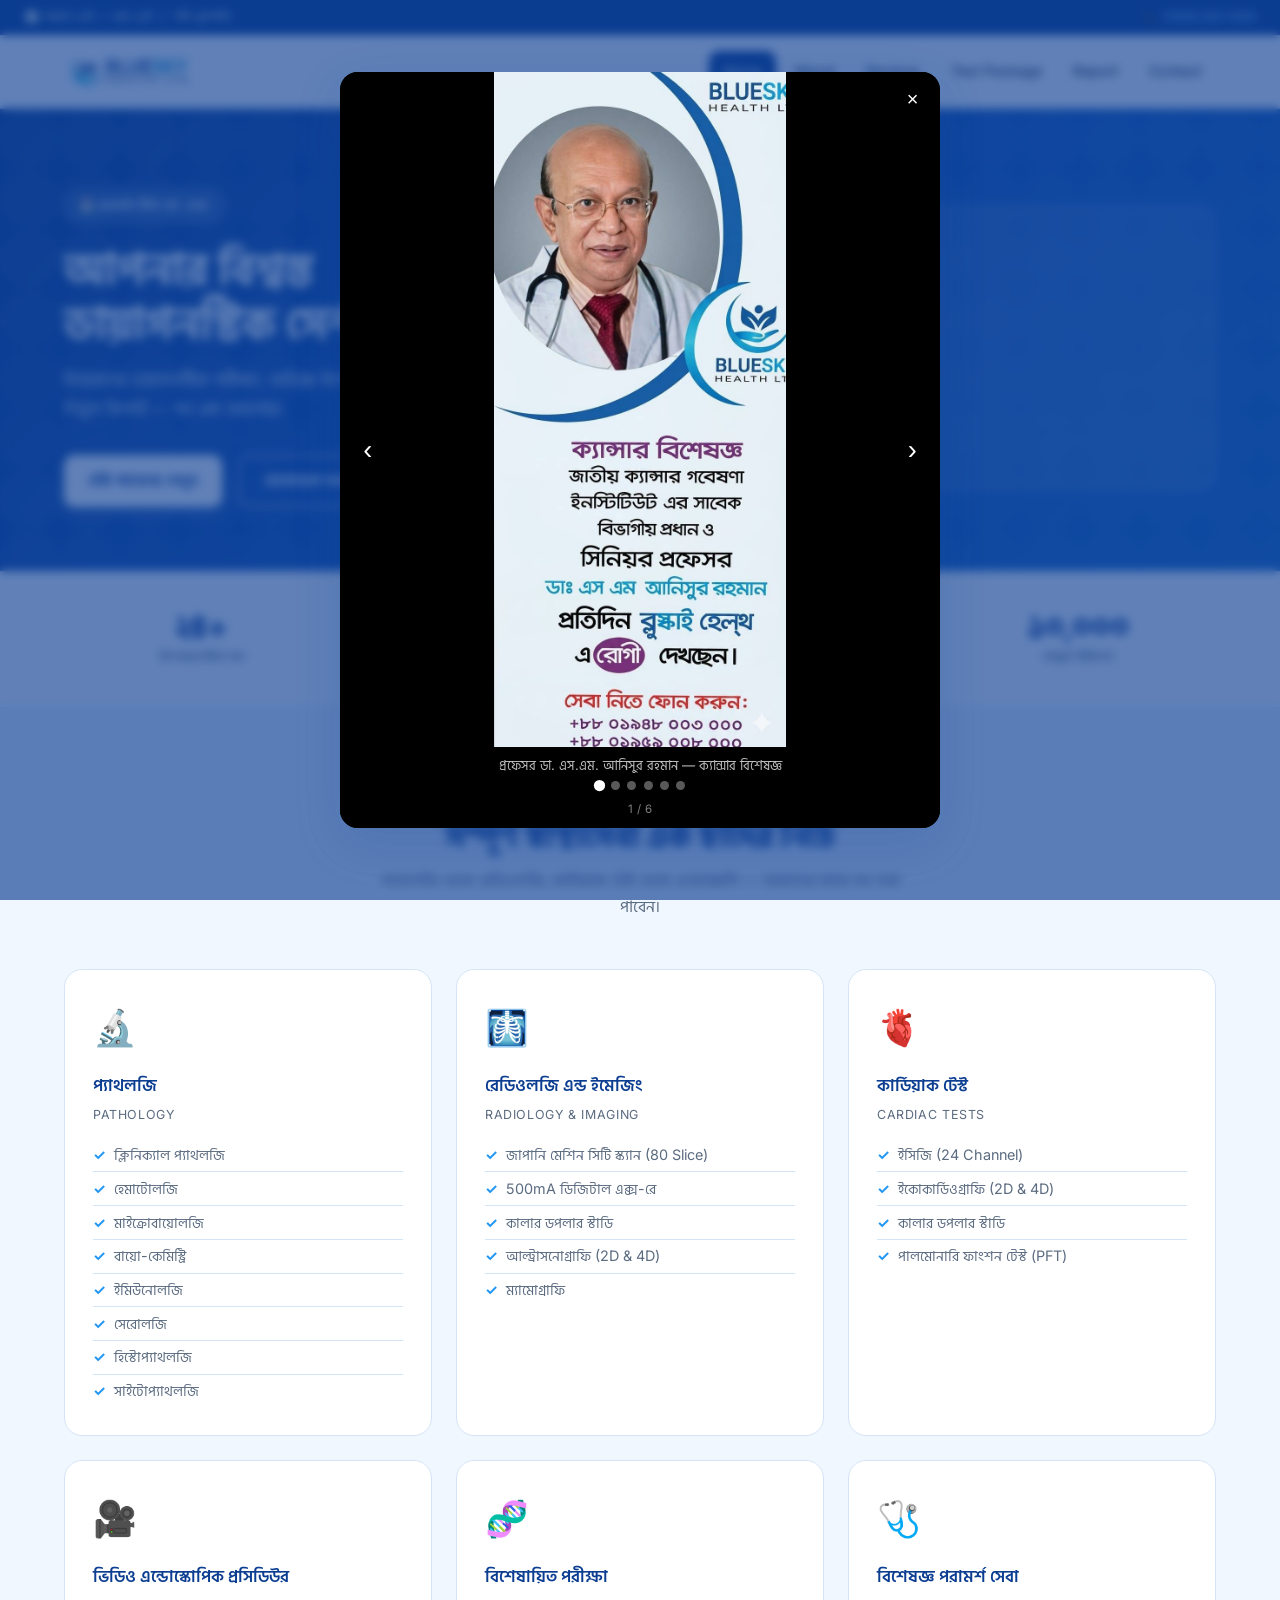
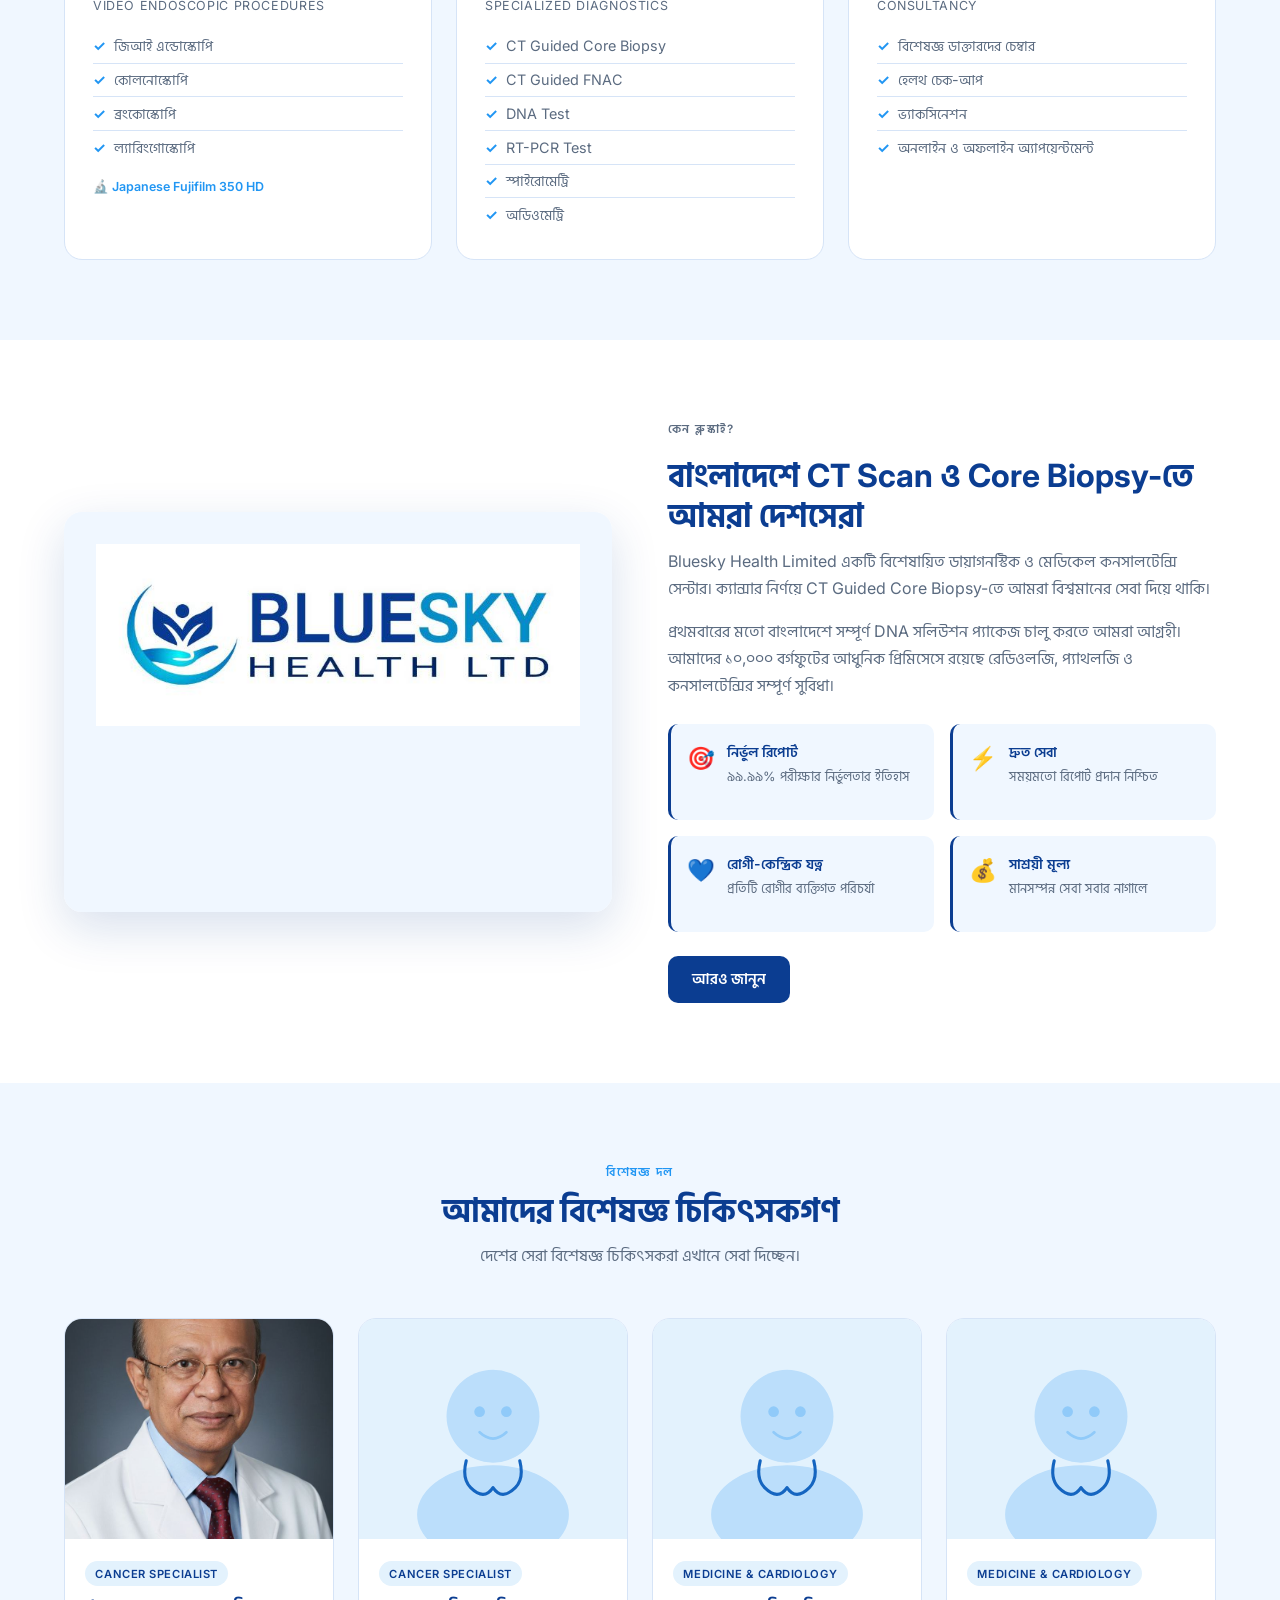
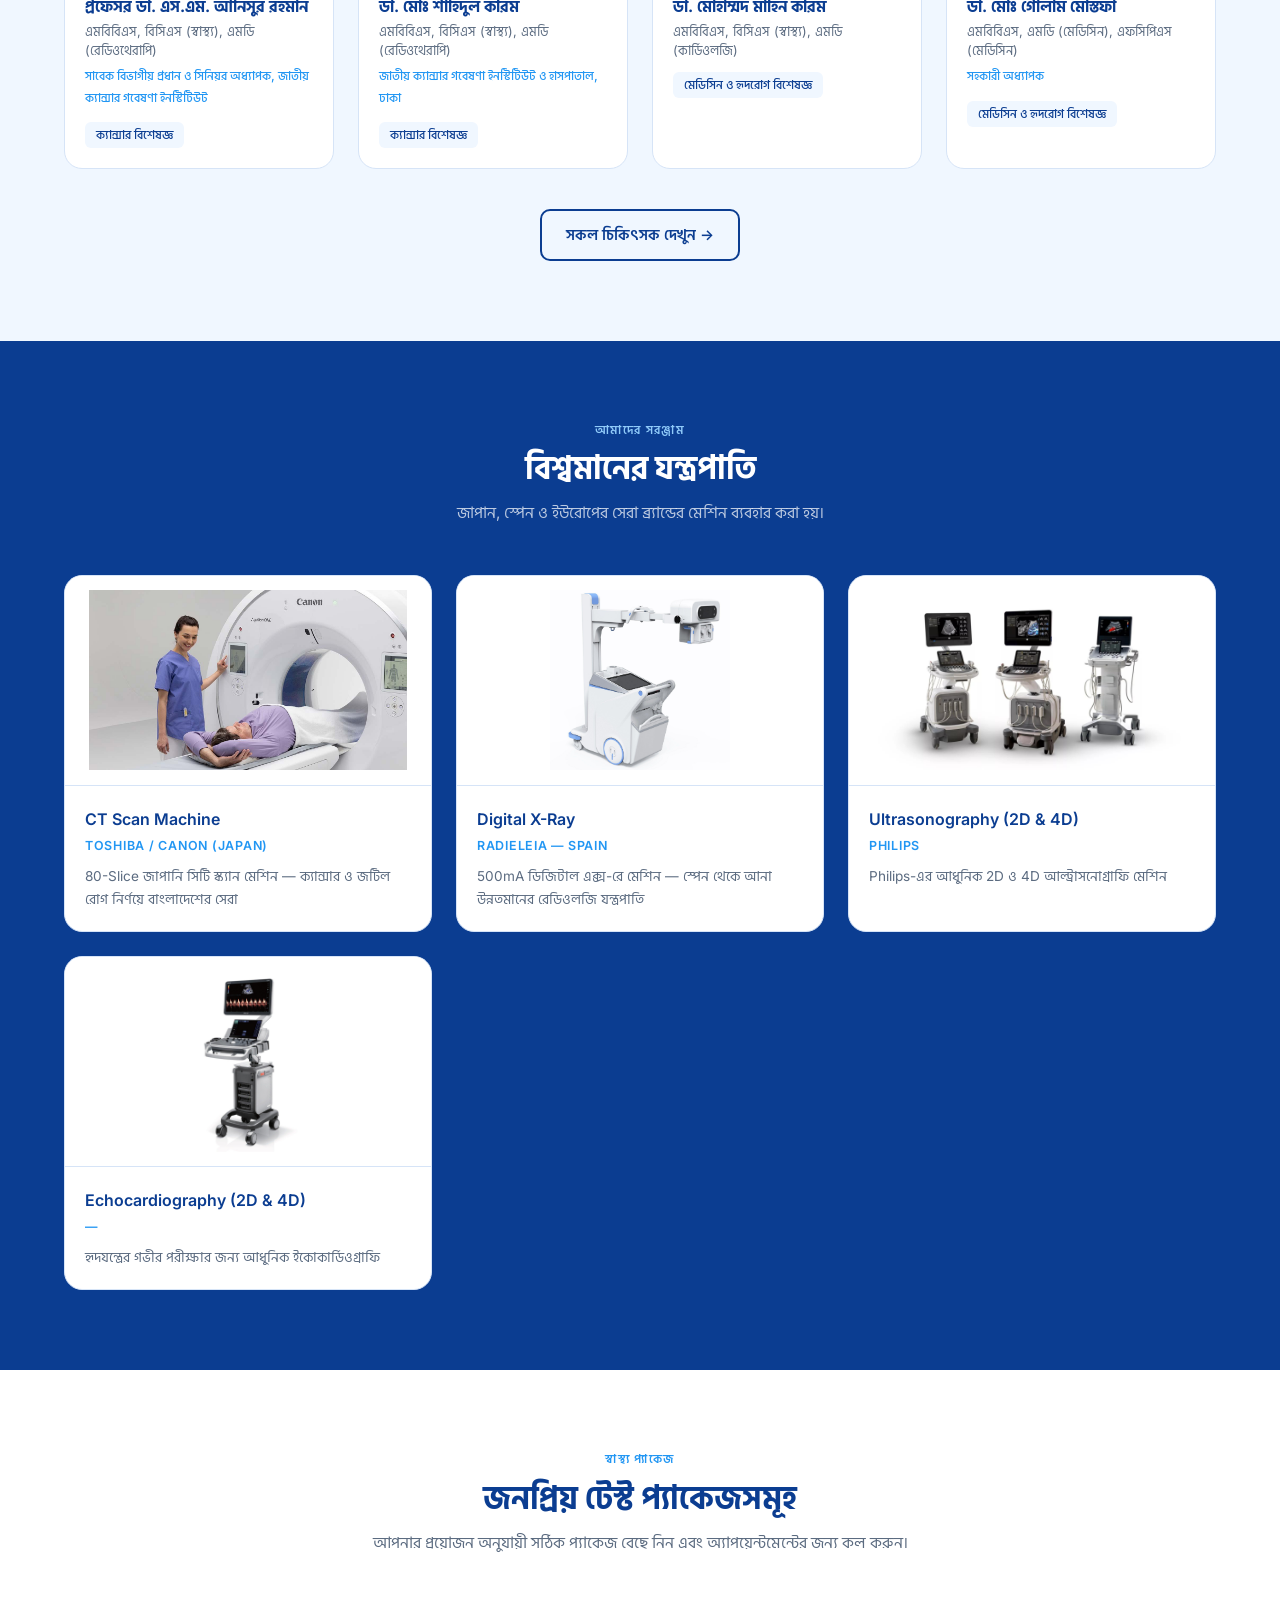
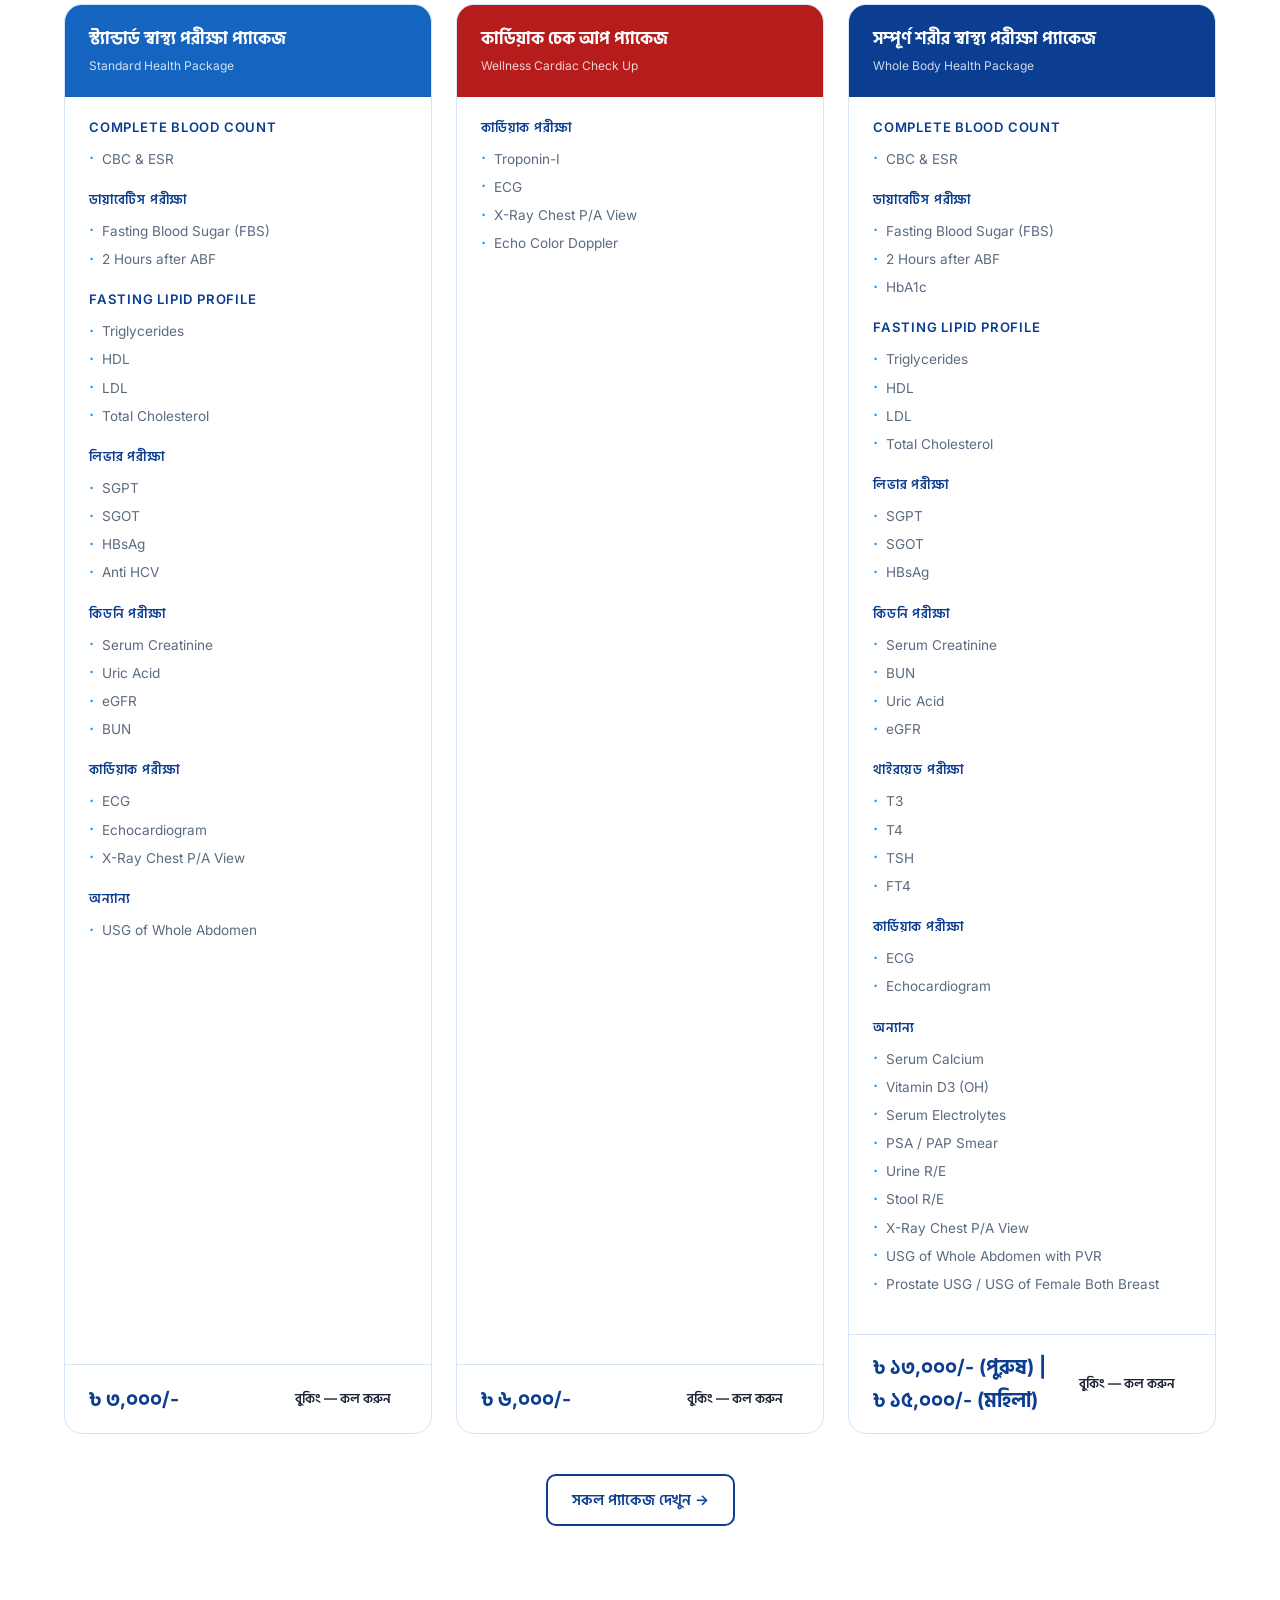
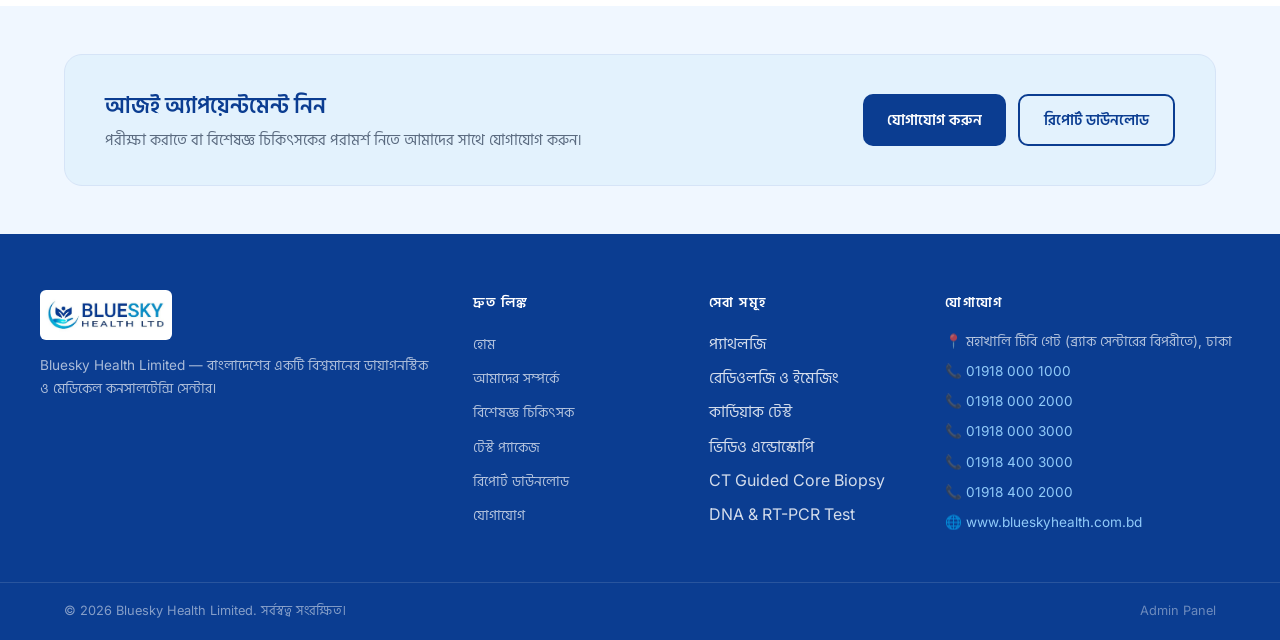
==== index.html @ d52504b7 "first commit" ====
<!DOCTYPE html>
<html lang="bn">
<head>
  <meta charset="UTF-8">
  <meta name="viewport" content="width=device-width, initial-scale=1.0">
  <meta name="description" content="Bluesky Health Limited — বাংলাদেশের বিশ্বমানের ডায়াগনস্টিক ও মেডিকেল কনসালটেন্সি সেন্টার, মহাখালি, ঢাকা।">
  <title>Bluesky Health Limited — Quality Diagnostic Center, Dhaka</title>
  <link rel="icon" href="logo.jpeg" type="image/jpeg">
  <link rel="stylesheet" href="style.css">
</head>
<body>

<!-- Header -->
<div id="site-header"></div>

<!-- ══════════ HERO ══════════ -->
<section class="hero">
  <div class="container">
    <div class="hero-grid">
      <div class="hero-left">
        <div class="hero-badge">🏥 মহাখালি টিবি গেট, ঢাকা</div>
        <h1>আপনার বিশ্বস্ত<br>ডায়াগনস্টিক সেন্টার</h1>
        <p class="hero-sub">বিশ্বমানের ডায়াগনস্টিক পরীক্ষা, অভিজ্ঞ বিশেষজ্ঞ চিকিৎসক পরামর্শ এবং নির্ভুল রিপোর্ট — সব এক জায়গায়।</p>
        <div class="hero-cta">
          <a href="tests.html" class="btn btn-primary">টেস্ট প্যাকেজ দেখুন</a>
          <a href="contact.html" class="btn btn-outline">যোগাযোগ করুন</a>
        </div>
      </div>
      <div class="hero-card" id="hero-contact-card">
        <h3>📞 অ্যাপয়েন্টমেন্টের জন্য কল করুন</h3>
        <div class="hero-phone-list" id="hero-phones"></div>
        <div style="margin-top:1rem; padding-top:1rem; border-top:1px solid rgba(255,255,255,.2); font-size:.82rem; opacity:.72;">
          🕗 সকাল ৮টা — রাত ৯টা | শনি–বৃহস্পতি
        </div>
      </div>
    </div>
  </div>
</section>

<!-- ══════════ STATS ══════════ -->
<div class="stats-bar">
  <div class="container">
    <div class="stats-grid" id="stats-grid"></div>
  </div>
</div>

<!-- ══════════ SERVICES ══════════ -->
<section class="pad bg-light" id="services-section">
  <div class="container">
    <div class="section-header">
      <p class="section-label">আমাদের বিভাগসমূহ</p>
      <h2 class="section-title">সম্পূর্ণ স্বাস্থ্যসেবা এক ছাদের নিচে</h2>
      <p class="section-subtitle">প্যাথলজি থেকে রেডিওলজি, কার্ডিয়াক টেস্ট থেকে এন্ডোস্কোপি — আমাদের কাছে সব সেবা পাবেন।</p>
    </div>
    <div class="services-grid" id="services-grid"></div>
  </div>
</section>

<!-- ══════════ WHY BLUESKY ══════════ -->
<section class="pad bg-white">
  <div class="container">
    <div class="about-grid">
      <div class="about-img-wrap">
        <img src="logo.jpeg" alt="Bluesky Health Limited" style="width:100%;height:400px;object-fit:contain;padding:2rem;background:var(--pale-blue);">
      </div>
      <div class="about-text">
        <p class="section-label">কেন ব্লুস্কাই?</p>
        <h2 class="section-title">বাংলাদেশে CT Scan ও Core Biopsy-তে আমরা দেশসেরা</h2>
        <p>Bluesky Health Limited একটি বিশেষায়িত ডায়াগনস্টিক ও মেডিকেল কনসালটেন্সি সেন্টার। ক্যান্সার নির্ণয়ে CT Guided Core Biopsy-তে আমরা বিশ্বমানের সেবা দিয়ে থাকি।</p>
        <p>প্রথমবারের মতো বাংলাদেশে সম্পূর্ণ DNA সলিউশন প্যাকেজ চালু করতে আমরা আগ্রহী। আমাদের ১০,০০০ বর্গফুটের আধুনিক প্রিমিসেসে রয়েছে রেডিওলজি, প্যাথলজি ও কনসালটেন্সির সম্পূর্ণ সুবিধা।</p>
        <div class="about-values">
          <div class="value-item">
            <span class="value-icon">🎯</span>
            <div>
              <h4>নির্ভুল রিপোর্ট</h4>
              <p>৯৯.৯৯% পরীক্ষার নির্ভুলতার ইতিহাস</p>
            </div>
          </div>
          <div class="value-item">
            <span class="value-icon">⚡</span>
            <div>
              <h4>দ্রুত সেবা</h4>
              <p>সময়মতো রিপোর্ট প্রদান নিশ্চিত</p>
            </div>
          </div>
          <div class="value-item">
            <span class="value-icon">💙</span>
            <div>
              <h4>রোগী-কেন্দ্রিক যত্ন</h4>
              <p>প্রতিটি রোগীর ব্যক্তিগত পরিচর্যা</p>
            </div>
          </div>
          <div class="value-item">
            <span class="value-icon">💰</span>
            <div>
              <h4>সাশ্রয়ী মূল্য</h4>
              <p>মানসম্পন্ন সেবা সবার নাগালে</p>
            </div>
          </div>
        </div>
        <div style="margin-top:1.5rem;">
          <a href="about.html" class="btn btn-blue">আরও জানুন</a>
        </div>
      </div>
    </div>
  </div>
</section>

<!-- ══════════ FEATURED DOCTORS ══════════ -->
<section class="pad bg-light">
  <div class="container">
    <div class="section-header">
      <p class="section-label">বিশেষজ্ঞ দল</p>
      <h2 class="section-title">আমাদের বিশেষজ্ঞ চিকিৎসকগণ</h2>
      <p class="section-subtitle">দেশের সেরা বিশেষজ্ঞ চিকিৎসকরা এখানে সেবা দিচ্ছেন।</p>
    </div>
    <div class="doctors-grid" id="featured-doctors"></div>
    <div style="text-align:center; margin-top:2.5rem;">
      <a href="doctors.html" class="btn btn-ghost">সকল চিকিৎসক দেখুন →</a>
    </div>
  </div>
</section>

<!-- ══════════ EQUIPMENT HIGHLIGHT ══════════ -->
<section class="pad bg-navy">
  <div class="container">
    <div class="section-header">
      <p class="section-label">আমাদের সরঞ্জাম</p>
      <h2 class="section-title">বিশ্বমানের যন্ত্রপাতি</h2>
      <p class="section-subtitle">জাপান, স্পেন ও ইউরোপের সেরা ব্র্যান্ডের মেশিন ব্যবহার করা হয়।</p>
    </div>
    <div class="equipment-grid" id="equip-grid-home"></div>
  </div>
</section>

<!-- ══════════ HEALTH PACKAGES PREVIEW ══════════ -->
<section class="pad bg-white">
  <div class="container">
    <div class="section-header">
      <p class="section-label">স্বাস্থ্য প্যাকেজ</p>
      <h2 class="section-title">জনপ্রিয় টেস্ট প্যাকেজসমূহ</h2>
      <p class="section-subtitle">আপনার প্রয়োজন অনুযায়ী সঠিক প্যাকেজ বেছে নিন এবং অ্যাপয়েন্টমেন্টের জন্য কল করুন।</p>
    </div>
    <div class="packages-grid" id="pkg-grid-home"></div>
    <div style="text-align:center; margin-top:2.5rem;">
      <a href="tests.html" class="btn btn-ghost">সকল প্যাকেজ দেখুন →</a>
    </div>
  </div>
</section>

<!-- ══════════ CALL TO ACTION ══════════ -->
<section class="pad-sm bg-light">
  <div class="container">
    <div class="callout-strip">
      <div>
        <h3>আজই অ্যাপয়েন্টমেন্ট নিন</h3>
        <p>পরীক্ষা করাতে বা বিশেষজ্ঞ চিকিৎসকের পরামর্শ নিতে আমাদের সাথে যোগাযোগ করুন।</p>
      </div>
      <div style="display:flex; gap:.75rem; flex-wrap:wrap;">
        <a href="contact.html" class="btn btn-blue">যোগাযোগ করুন</a>
        <a href="report.html" class="btn btn-ghost">রিপোর্ট ডাউনলোড</a>
      </div>
    </div>
  </div>
</section>

<!-- Footer -->
<div id="site-footer"></div>

<script>try{if(localStorage.getItem('bsky_data_version')!=='2'){['banners','contact','doctors','packages','services','equipment','stats'].forEach(k=>localStorage.removeItem('bsky_'+k));localStorage.setItem('bsky_data_version','2');}}catch(_){}</script>
<script src="data.js"></script>
<script src="components.js"></script>
<script>
document.addEventListener("DOMContentLoaded", () => {
  const data = getSiteData();

  // Header & Footer
  renderHeader("home");
  renderFooter();
  initBannerPopup();

  // Hero phones
  const phonesEl = document.getElementById("hero-phones");
  if (phonesEl) {
    phonesEl.innerHTML = data.contact.phones.slice(0,3).map(p =>
      `<div class="hero-phone"><span>📞</span> <a href="tel:${p.replace(/[^\d]/g,'')}" style="color:#fff;font-weight:600;">${p}</a></div>`
    ).join("");
  }

  // Stats
  const statsEl = document.getElementById("stats-grid");
  if (statsEl) {
    statsEl.innerHTML = data.stats.map(s =>
      `<div class="stat-item" data-reveal>
        <div class="stat-value">${s.value}</div>
        <div class="stat-label">${s.label}</div>
      </div>`
    ).join("");
  }

  // Services (first 6)
  const svcEl = document.getElementById("services-grid");
  if (svcEl) {
    svcEl.innerHTML = data.services.slice(0, 6).map(s =>
      `<div class="service-card" data-reveal>
        <div class="service-icon">${s.icon}</div>
        <h3>${s.titleBn}</h3>
        <p class="svc-en">${s.titleEn}</p>
        <ul>${s.items.map(i => `<li>${i}</li>`).join("")}</ul>
        ${s.note ? `<p class="svc-note">🔬 ${s.note}</p>` : ""}
      </div>`
    ).join("");
  }

  // Featured doctors (first 4)
  const docEl = document.getElementById("featured-doctors");
  if (docEl) {
    docEl.innerHTML = data.doctors.slice(0, 4).map(doctorCard).join("");
  }

  // Equipment (first 4 for homepage)
  const eqEl = document.getElementById("equip-grid-home");
  if (eqEl) {
    eqEl.innerHTML = data.equipment.slice(0, 4).map(eq =>
      `<div class="equip-card" data-reveal>
        <div class="equip-img-wrap">
          <img src="${eq.image}" alt="${eq.name}"
               onerror="this.style.display='none';this.nextElementSibling.style.display='flex'"
               loading="lazy">
          <div class="equip-placeholder" style="display:none;align-items:center;justify-content:center;width:100%;height:100%;">🔬</div>
        </div>
        <div class="equip-info">
          <h3>${eq.name}</h3>
          <div class="equip-brand">${eq.brand}</div>
          <p>${eq.detail}</p>
        </div>
      </div>`
    ).join("");
  }

  // Featured packages (first 3: Standard, Cardiac, Whole Body)
  const pkgEl = document.getElementById("pkg-grid-home");
  if (pkgEl) {
    const featured = data.packages.filter(p => ["pkg1","pkg4","pkg10"].includes(p.id));
    pkgEl.innerHTML = featured.map(packageCard).join("");
  }

  // Scroll reveal
  const observer = new IntersectionObserver(entries => {
    entries.forEach(e => { if (e.isIntersecting) { e.target.classList.add("revealed"); observer.unobserve(e.target); } });
  }, { threshold: 0.1 });
  document.querySelectorAll("[data-reveal]").forEach(el => observer.observe(el));
});
</script>
</body>
</html>
---- style.css ----
/* ═══════════════════════════════════════════════════════
   BLUESKY HEALTH LTD — Global Design System
   Theme: Deep Blue & White | Minimalistic & Professional
═══════════════════════════════════════════════════════ */

@import url('https://fonts.googleapis.com/css2?family=Inter:wght@300;400;500;600;700&family=Hind+Siliguri:wght@300;400;500;600;700&display=swap');

/* ─── CSS Variables ─── */
:root {
  --navy:        #0B3D91;
  --royal:       #1251B5;
  --blue:        #1565C0;
  --sky:         #2196F3;
  --light-blue:  #E3F2FD;
  --pale-blue:   #F0F7FF;
  --white:       #FFFFFF;
  --off-white:   #F8FAFD;
  --text:        #1A2332;
  --text-muted:  #5B6B80;
  --border:      #D6E4F7;
  --success:     #2E7D32;
  --shadow-sm:   0 2px 8px rgba(11,61,145,.08);
  --shadow-md:   0 6px 24px rgba(11,61,145,.12);
  --shadow-lg:   0 16px 48px rgba(11,61,145,.16);
  --radius:      10px;
  --radius-lg:   18px;
  --transition:  .22s ease;
  --header-h:    72px;
}

/* ─── Reset & Base ─── */
*, *::before, *::after { margin:0; padding:0; box-sizing:border-box; }

html { scroll-behavior: smooth; font-size: 16px; }

body {
  font-family: 'Inter', 'Hind Siliguri', sans-serif;
  background: var(--off-white);
  color: var(--text);
  line-height: 1.65;
  min-height: 100vh;
  display: flex;
  flex-direction: column;
  overflow-x: hidden;
}

a { color: inherit; text-decoration: none; transition: color var(--transition); }
a:hover { color: var(--sky); }
img { max-width: 100%; height: auto; display: block; }
ul { list-style: none; }
address { font-style: normal; }

/* ─── Typography ─── */
h1 { font-size: clamp(1.8rem, 4vw, 2.8rem); font-weight: 700; line-height:1.2; }
h2 { font-size: clamp(1.4rem, 3vw, 2rem);   font-weight: 700; line-height:1.25; }
h3 { font-size: clamp(1.1rem, 2.5vw, 1.4rem); font-weight: 600; }
h4 { font-size: 1.05rem; font-weight: 600; }
h5 { font-size: .9rem;   font-weight: 600; color: var(--navy); }
p  { line-height: 1.7; }

.section-label { text-transform:uppercase; letter-spacing:.12em; font-size:.72rem; font-weight:600; color:var(--sky); margin-bottom:.5rem; }
.section-title { color: var(--navy); margin-bottom:.75rem; }
.section-subtitle { color: var(--text-muted); font-size:.98rem; max-width:560px; }
.section-header { text-align:center; margin-bottom:3rem; }
.section-header .section-subtitle { margin:0 auto; }

/* ─── Container ─── */
.container {
  width: min(100%, 1200px);
  margin: 0 auto;
  padding: 0 1.5rem;
}

section.pad { padding: 5rem 0; }
section.pad-sm { padding: 3rem 0; }

/* ═══════════ TOPBAR ═══════════ */
.topbar {
  background: var(--navy);
  color: rgba(255,255,255,.88);
  font-size: .78rem;
  padding: .45rem 1.5rem;
  display: flex;
  justify-content: space-between;
  align-items: center;
  gap: 1rem;
  flex-wrap: wrap;
}
.topbar a { color: #90CAF9; font-weight: 500; }
.topbar a:hover { color: #fff; }

/* ═══════════ MAIN HEADER ═══════════ */
.main-header {
  background: var(--white);
  border-bottom: 2px solid var(--border);
  position: sticky;
  top: 0;
  z-index: 900;
  box-shadow: var(--shadow-sm);
}

.header-inner {
  display: flex;
  align-items: center;
  justify-content: space-between;
  height: var(--header-h);
  gap: 1.5rem;
}

/* Brand */
.brand { display:flex; align-items:center; gap:.75rem; flex-shrink:0; }
.logo-img { height: 50px; width: auto; border-radius:6px; object-fit:contain; }
.brand-text { display:flex; flex-direction:column; line-height:1.2; }
.brand-text strong { font-size:1.05rem; color:var(--navy); letter-spacing:.04em; }
.brand-text small { font-size:.68rem; color:var(--text-muted); font-weight:400; text-transform:uppercase; letter-spacing:.06em; }

/* Nav */
.main-nav { display:flex; align-items:center; gap:.25rem; }
.nav-link {
  padding: .5rem .85rem;
  border-radius: var(--radius);
  font-size: .88rem;
  font-weight: 500;
  color: var(--text);
  transition: background var(--transition), color var(--transition);
  white-space: nowrap;
}
.nav-link:hover  { background: var(--light-blue); color: var(--navy); }
.nav-link.active { background: var(--navy); color: var(--white) !important; }

/* Hamburger */
.hamburger { display:none; flex-direction:column; gap:5px; background:none; border:none; cursor:pointer; padding:.5rem; }
.hamburger span { display:block; width:24px; height:2px; background:var(--navy); border-radius:2px; transition: var(--transition); }

/* ═══════════ HERO SECTION ═══════════ */
.hero {
  background: linear-gradient(135deg, var(--navy) 0%, var(--royal) 50%, var(--blue) 100%);
  color: var(--white);
  padding: 5rem 0 4rem;
  position: relative;
  overflow: hidden;
}
.hero::before {
  content: '';
  position: absolute; inset: 0;
  background: url("data:image/svg+xml,%3Csvg width='60' height='60' viewBox='0 0 60 60' xmlns='http://www.w3.org/2000/svg'%3E%3Cg fill='none' fill-rule='evenodd'%3E%3Cg fill='%23FFFFFF' fill-opacity='0.03'%3E%3Ccircle cx='30' cy='30' r='30'/%3E%3C/g%3E%3C/g%3E%3C/svg%3E");
}
.hero .container { position:relative; z-index:1; }
.hero-grid { display:grid; grid-template-columns:1fr 1fr; gap:3rem; align-items:center; }
.hero-badge { display:inline-flex; align-items:center; gap:.4rem; background:rgba(255,255,255,.12); border:1px solid rgba(255,255,255,.25); border-radius:999px; padding:.35rem .9rem; font-size:.78rem; font-weight:500; margin-bottom:1.25rem; }
.hero h1 { margin-bottom:1rem; }
.hero-sub { font-size:1.05rem; opacity:.88; margin-bottom:2rem; max-width: 480px; }
.hero-cta { display:flex; gap:1rem; flex-wrap:wrap; }
.hero-card { background:rgba(255,255,255,.1); backdrop-filter:blur(10px); border:1px solid rgba(255,255,255,.2); border-radius:var(--radius-lg); padding:2rem; }
.hero-card h3 { margin-bottom:1.25rem; font-size:1rem; opacity:.85; }
.hero-phone-list { display:flex; flex-direction:column; gap:.6rem; }
.hero-phone { display:flex; align-items:center; gap:.6rem; font-size:1rem; font-weight:500; }
.hero-phone span { font-size:1.25rem; }

/* ═══════════ BUTTONS ═══════════ */
.btn {
  display: inline-flex; align-items:center; gap:.4rem;
  padding: .72rem 1.5rem;
  border-radius: var(--radius);
  font-weight: 600; font-size: .92rem;
  cursor: pointer; border: none;
  transition: all var(--transition);
  white-space: nowrap;
}
.btn-primary {
  background: var(--white); color: var(--navy);
  box-shadow: 0 4px 16px rgba(255,255,255,.2);
}
.btn-primary:hover { background: var(--light-blue); color: var(--navy); transform: translateY(-1px); }
.btn-outline {
  background: transparent; color: var(--white);
  border: 2px solid rgba(255,255,255,.5);
}
.btn-outline:hover { background: rgba(255,255,255,.12); border-color: var(--white); }
.btn-blue { background: var(--navy); color: var(--white); }
.btn-blue:hover { background: var(--royal); color: var(--white); transform: translateY(-1px); box-shadow: var(--shadow-md); }
.btn-ghost { background: transparent; color: var(--navy); border: 2px solid var(--navy); }
.btn-ghost:hover { background: var(--navy); color: var(--white); }
.btn-sm { padding: .45rem 1rem; font-size: .82rem; border-radius: 6px; }

/* ═══════════ STATS BAR ═══════════ */
.stats-bar { background: var(--white); border-bottom: 1px solid var(--border); padding: 1.75rem 0; }
.stats-grid { display:grid; grid-template-columns: repeat(4, 1fr); gap:1rem; }
.stat-item { text-align:center; padding: .75rem; border-right: 1px solid var(--border); }
.stat-item:last-child { border:none; }
.stat-value  { font-size: 2rem; font-weight: 700; color: var(--navy); line-height:1; margin-bottom:.25rem; }
.stat-label  { font-size: .78rem; color: var(--text-muted); font-weight: 500; }

/* ═══════════ SECTION BACKGROUNDS ═══════════ */
.bg-white  { background: var(--white); }
.bg-light  { background: var(--pale-blue); }
.bg-navy   { background: var(--navy); color: var(--white); }
.bg-navy h2, .bg-navy h3, .bg-navy .section-title { color: var(--white); }
.bg-navy .section-label { color: #90CAF9; }
.bg-navy .section-subtitle { color: rgba(255,255,255,.72); }

/* ═══════════ SERVICE CARDS ═══════════ */
.services-grid { display:grid; grid-template-columns: repeat(auto-fill, minmax(300px, 1fr)); gap:1.5rem; }
.service-card {
  background: var(--white); border: 1px solid var(--border);
  border-radius: var(--radius-lg); padding: 1.75rem;
  transition: box-shadow var(--transition), transform var(--transition);
}
.service-card:hover { box-shadow: var(--shadow-md); transform: translateY(-3px); }
.service-icon { font-size: 2.2rem; margin-bottom:1rem; }
.service-card h3 { color: var(--navy); margin-bottom:.25rem; font-size:1.05rem; }
.service-card .svc-en { font-size:.78rem; color:var(--text-muted); margin-bottom:.85rem; text-transform:uppercase; letter-spacing:.05em; }
.service-card ul li { padding:.28rem 0; font-size:.9rem; color:var(--text-muted); border-bottom:1px solid var(--border); display:flex; align-items:center; gap:.5rem; }
.service-card ul li::before { content:'✓'; color:var(--sky); font-weight:700; flex-shrink:0; }
.service-card ul li:last-child { border:none; }
.svc-note { font-size:.78rem; color:var(--sky); font-weight:600; margin-top:.75rem; }

/* ═══════════ DOCTOR CARDS ═══════════ */
.doctors-grid { display:grid; grid-template-columns: repeat(auto-fill, minmax(240px, 1fr)); gap:1.5rem; }
.doctor-card {
  background: var(--white); border: 1px solid var(--border);
  border-radius: var(--radius-lg); overflow: hidden;
  transition: box-shadow var(--transition), transform var(--transition);
}
.doctor-card:hover { box-shadow: var(--shadow-md); transform: translateY(-3px); }
.doctor-img-wrap {
  height: 220px; overflow: hidden; position: relative;
  background: linear-gradient(135deg, var(--light-blue), var(--pale-blue));
  display: flex; align-items: center; justify-content: center;
}
/* object-position 50% 20% keeps the face visible for portrait, square,
   and wide/landscape doctor photos regardless of original resolution */
.doctor-img-wrap img { width:100%; height:100%; object-fit:cover; object-position:50% 20%; transition:transform .4s ease; display:block; }
.doctor-card:hover .doctor-img-wrap img { transform:scale(1.06); }
.doctor-info { padding: 1.25rem; }
.badge { display:inline-block; padding:.2rem .65rem; border-radius:999px; font-size:.7rem; font-weight:600; text-transform:uppercase; letter-spacing:.05em; margin-bottom:.6rem; }
.badge-specialty { background: var(--light-blue); color: var(--navy); }
.doctor-name { font-size:1rem; font-weight:700; color:var(--navy); margin-bottom:.3rem; line-height:1.35; }
.doctor-degrees { font-size:.8rem; color:var(--text-muted); margin-bottom:.3rem; line-height:1.5; }
.doctor-inst { font-size:.78rem; color:var(--sky); font-weight:500; margin-bottom:.5rem; }
.doctor-spec-tag { display:inline-block; background:var(--pale-blue); color:var(--navy); font-size:.75rem; padding:.2rem .7rem; border-radius:6px; font-weight:500; margin-top:.4rem; }

/* ═══════════ FILTER BAR ═══════════ */
.filter-bar { display:flex; flex-wrap:wrap; gap:.5rem; margin-bottom:2rem; }
.filter-btn {
  padding: .4rem 1rem; border-radius: 999px;
  font-size: .82rem; font-weight:500; cursor:pointer;
  background: var(--white); color: var(--text-muted);
  border: 1.5px solid var(--border); transition: all var(--transition);
}
.filter-btn:hover { border-color: var(--sky); color: var(--sky); }
.filter-btn.active { background: var(--navy); color: var(--white); border-color: var(--navy); }

/* ═══════════ PACKAGE CARDS ═══════════ */
.packages-grid { display:grid; grid-template-columns: repeat(auto-fill, minmax(300px, 1fr)); gap:1.5rem; }
.pkg-card {
  background: var(--white); border: 1px solid var(--border);
  border-radius: var(--radius-lg); overflow:hidden;
  display:flex; flex-direction:column;
  transition: box-shadow var(--transition), transform var(--transition);
}
.pkg-card:hover { box-shadow: var(--shadow-lg); transform: translateY(-4px); }
.pkg-header { padding: 1.25rem 1.5rem; color: var(--white); }
.pkg-header h3 { font-size:1.05rem; font-weight:700; margin-bottom:.2rem; }
.pkg-name-en { font-size:.75rem; opacity:.8; font-weight:400; }
.pkg-body { padding: 1.25rem 1.5rem; flex:1; }
.pkg-group { margin-bottom:1rem; }
.pkg-group h5 { font-size:.82rem; text-transform:uppercase; letter-spacing:.06em; color:var(--navy); margin-bottom:.4rem; }
.pkg-group ul li { font-size:.85rem; color:var(--text-muted); padding:.18rem 0; display:flex; align-items:center; gap:.5rem; }
.pkg-group ul li::before { content:'·'; color:var(--sky); font-size:1.2rem; line-height:1; }
.pkg-footer {
  padding: 1rem 1.5rem; border-top:1px solid var(--border);
  display:flex; align-items:center; justify-content:space-between; gap:.75rem;
}
.pkg-price { font-size:1.25rem; font-weight:700; color:var(--navy); }

/* ═══════════ EQUIPMENT CARDS ═══════════ */
.equipment-grid { display:grid; grid-template-columns: repeat(auto-fill, minmax(280px, 1fr)); gap:1.5rem; }
.equip-card {
  background: var(--white); border: 1px solid var(--border);
  border-radius: var(--radius-lg); overflow:hidden;
  transition: box-shadow var(--transition);
}
.equip-card:hover { box-shadow: var(--shadow-md); }
.equip-img-wrap {
  height: 210px; overflow: hidden;
  background: #fff;
  border-bottom: 1px solid var(--border);
  display: flex; align-items: center; justify-content: center;
  padding: 0.9rem;
  box-sizing: border-box;
}
.equip-img-wrap img {
  width: 100%; height: 100%;
  object-fit: contain;
  object-position: center center;
}
.equip-placeholder { font-size:3.5rem; opacity:.4; }
.equip-info { padding:1.25rem; }
.equip-info h3 { font-size:1rem; color:var(--navy); margin-bottom:.25rem; }
.equip-brand { font-size:.78rem; font-weight:600; color:var(--sky); text-transform:uppercase; letter-spacing:.06em; margin-bottom:.5rem; }
.equip-info p { font-size:.85rem; color:var(--text-muted); }

/* ═══════════ ABOUT PAGE ═══════════ */
.about-grid { display:grid; grid-template-columns: 1fr 1fr; gap:3.5rem; align-items:center; }
.about-img-wrap { border-radius:var(--radius-lg); overflow:hidden; box-shadow:var(--shadow-lg); }
.about-img-wrap img { width:100%; height:400px; object-fit:cover; object-position:center top; }
.about-text p { color:var(--text-muted); margin-bottom:1rem; }
.about-values { display:grid; grid-template-columns:1fr 1fr; gap:1rem; margin-top:1.5rem; }
.value-item { display:flex; align-items:flex-start; gap:.75rem; padding:1rem; background:var(--pale-blue); border-radius:var(--radius); border-left:3px solid var(--navy); }
.value-icon { font-size:1.4rem; flex-shrink:0; }
.value-item h4 { font-size:.88rem; color:var(--navy); margin-bottom:.2rem; }
.value-item p  { font-size:.8rem; color:var(--text-muted); }

/* MD Section */
.md-section { background: var(--white); }
.md-grid { display:grid; grid-template-columns: 320px 1fr; gap:3rem; align-items:start; }
.md-photo-wrap { position:sticky; top:calc(var(--header-h) + 2rem); }
.md-photo { border-radius:var(--radius-lg); overflow:hidden; box-shadow:var(--shadow-lg); }
.md-photo img { width:100%; height:380px; object-fit:cover; object-position:top; }
.md-photo-cap { text-align:center; margin-top:.75rem; }
.md-photo-cap strong { display:block; font-size:.95rem; color:var(--navy); }
.md-photo-cap span   { font-size:.78rem; color:var(--text-muted); }
.md-quote { border-left:4px solid var(--navy); padding:1rem 1.5rem; background:var(--pale-blue); border-radius:0 var(--radius) var(--radius) 0; margin-bottom:1.5rem; font-size:1.05rem; font-style:italic; color:var(--navy); }
.md-bio p { color:var(--text-muted); margin-bottom:1rem; }

/* ═══════════ TIMELINE / MILESTONES ═══════════ */
.timeline { display:flex; flex-direction:column; gap:1.5rem; position:relative; padding-left:2.5rem; }
.timeline::before { content:''; position:absolute; left:.75rem; top:0; bottom:0; width:2px; background:var(--border); }
.tl-item { position:relative; }
.tl-dot { position:absolute; left:-2.5rem; top:.25rem; width:18px; height:18px; border-radius:50%; background:var(--navy); border:3px solid var(--white); box-shadow:0 0 0 2px var(--border); flex-shrink:0; }
.tl-item h4 { color:var(--navy); margin-bottom:.25rem; }
.tl-item p  { font-size:.88rem; color:var(--text-muted); }

/* ═══════════ REPORT PAGE ═══════════ */
.report-section { min-height:60vh; display:flex; align-items:center; padding: 4rem 0; }
.report-card { max-width:520px; margin:0 auto; background:var(--white); border-radius:var(--radius-lg); border:1px solid var(--border); padding:2.5rem; box-shadow:var(--shadow-md); }
.report-card h2 { color:var(--navy); margin-bottom:.5rem; }
.report-card p  { color:var(--text-muted); margin-bottom:1.5rem; }
.form-group { margin-bottom:1.25rem; }
.form-group label { display:block; font-weight:600; font-size:.88rem; color:var(--navy); margin-bottom:.4rem; }
.form-group input, .form-group select, .form-group textarea {
  width:100%; padding:.7rem 1rem;
  border:1.5px solid var(--border); border-radius:var(--radius);
  font-size:.92rem; font-family:inherit; color:var(--text);
  background:var(--white);
  transition: border-color var(--transition), box-shadow var(--transition);
}
.form-group input:focus, .form-group select:focus, .form-group textarea:focus {
  outline:none; border-color:var(--sky); box-shadow:0 0 0 3px rgba(33,150,243,.12);
}
.api-notice { background:var(--light-blue); border:1px solid var(--border); border-radius:var(--radius); padding:1rem 1.25rem; margin-top:1.25rem; font-size:.85rem; color:var(--navy); }
.api-notice strong { display:block; margin-bottom:.25rem; }

/* ═══════════ CONTACT PAGE ═══════════ */
.contact-grid { display:grid; grid-template-columns: 1fr 1fr; gap:3rem; }
.contact-info-card { background:var(--white); border-radius:var(--radius-lg); border:1px solid var(--border); padding:2rem; }
.contact-info-card h3 { color:var(--navy); margin-bottom:1.25rem; }
.contact-item { display:flex; align-items:flex-start; gap:1rem; padding:.85rem 0; border-bottom:1px solid var(--border); }
.contact-item:last-child { border:none; }
.contact-icon { width:40px; height:40px; border-radius:10px; background:var(--light-blue); display:flex; align-items:center; justify-content:center; font-size:1.2rem; flex-shrink:0; }
.contact-item-body h5 { color:var(--navy); font-size:.88rem; margin-bottom:.25rem; }
.contact-item-body p, .contact-item-body a { font-size:.9rem; color:var(--text-muted); display:block; }
.map-wrap { border-radius:var(--radius-lg); overflow:hidden; height:100%; min-height:380px; border:1px solid var(--border); }
.map-wrap iframe { width:100%; height:100%; min-height:380px; border:none; display:block; }

/* ═══════════ BANNER POPUP ═══════════ */
.popup-overlay {
  position:fixed; inset:0; background:rgba(11,61,145,.65);
  backdrop-filter:blur(5px); -webkit-backdrop-filter:blur(5px);
  z-index:9999;
  display:flex; align-items:center; justify-content:center;
  padding:1rem;
  animation: popupFadeIn .35s ease both;
}
.popup-overlay.popup-exit { animation: popupFadeOut .3s ease both; }

.popup-box {
  position:relative; max-width:600px; width:100%;
  background:#000; border-radius:var(--radius-lg);
  overflow:hidden; box-shadow:var(--shadow-lg);
  animation: popupSlideUp .35s ease both;
  transition: transform .3s ease, opacity .3s ease;
}

/* Full banner — no cropping at any resolution.
   Natural width:100%, height follows aspect ratio.
   If taller than 75vh it fits inside (letterbox) rather than crop. */
.popup-img {
  width:100%; height:auto;
  max-height:75vh; object-fit:contain;
  background:#000; display:block;
  transition: opacity .28s ease;   /* crossfade between slides */
}
.popup-img.fading { opacity: 0; } /* added/removed by JS updateBanner() */

.popup-close {
  position:absolute; top:.65rem; right:.65rem; z-index:10;
  background:rgba(0,0,0,.6); color:#fff; border:none; cursor:pointer;
  border-radius:50%; width:34px; height:34px; font-size:1.25rem;
  display:flex; align-items:center; justify-content:center;
  transition: background var(--transition), transform var(--transition);
  line-height:1;
}
.popup-close:hover { background:rgba(0,0,0,.88); transform:scale(1.1); }
.popup-close:focus-visible { outline:2px solid #fff; outline-offset:2px; }

.popup-nav {
  position:absolute; top:50%; transform:translateY(-50%); z-index:10;
  background:rgba(0,0,0,.45); color:#fff; border:none; cursor:pointer;
  width:38px; height:38px; border-radius:50%;
  display:flex; align-items:center; justify-content:center; font-size:1.7rem;
  transition: background var(--transition), transform var(--transition);
  user-select:none; line-height:1;
}
.popup-nav:hover { background:rgba(0,0,0,.78); transform:translateY(-50%) scale(1.1); }
.popup-nav:focus-visible { outline:2px solid #fff; outline-offset:2px; }
.popup-prev { left:.55rem; }
.popup-next { right:.55rem; }

.popup-caption {
  padding:.55rem 3rem .1rem; font-size:.82rem; color:rgba(255,255,255,.75);
  text-align:center; line-height:1.45;
  min-height:1.2em; background:#000;
}

.popup-dots {
  display:flex; justify-content:center; gap:.45rem;
  padding:.3rem 1rem .6rem; background:#000;
}
.dot {
  width:9px; height:9px; border-radius:50%;
  background:rgba(255,255,255,.35); border:none; cursor:pointer;
  transition: background var(--transition), transform var(--transition);
  padding:0;
}
.dot:hover  { background:rgba(255,255,255,.7); }
.dot.active { background:#fff; transform:scale(1.25); }

.popup-counter {
  text-align:center; font-size:.72rem; color:rgba(255,255,255,.5);
  padding:0 1rem .55rem; letter-spacing:.05em; background:#000;
}

/* ═══════════ FOOTER ═══════════ */
.footer { background:var(--navy); color:rgba(255,255,255,.82); margin-top:auto; }
.footer-grid { display:grid; grid-template-columns: 2fr 1fr 1fr 1.5fr; gap:2.5rem; padding:3.5rem 0 2.5rem; }
.footer-logo { height:50px; width:auto; border-radius:6px; margin-bottom:.85rem; }
.footer-about { font-size:.85rem; color:rgba(255,255,255,.65); line-height:1.7; }
.footer-col h4 { color:var(--white); font-size:.88rem; text-transform:uppercase; letter-spacing:.08em; margin-bottom:1rem; }
.footer-col ul li { margin-bottom:.5rem; }
.footer-col ul li a, .footer-col address p { font-size:.85rem; color:rgba(255,255,255,.68); transition:color var(--transition); }
.footer-col ul li a:hover { color:var(--white); }
.footer-col address p { margin-bottom:.45rem; }
.footer-col address a { color:#90CAF9; }
.footer-col address a:hover { color:#fff; }
.footer-bottom {
  border-top:1px solid rgba(255,255,255,.12); padding:1.1rem 0;
}
.footer-bottom .container { display:flex; justify-content:space-between; align-items:center; flex-wrap:wrap; gap:.5rem; font-size:.8rem; color:rgba(255,255,255,.5); }
.footer-bottom a { color:rgba(255,255,255,.4); }
.footer-bottom a:hover { color:#fff; }

/* ═══════════ PAGE HERO (inner pages) ═══════════ */
.page-hero {
  background: linear-gradient(135deg, var(--navy) 0%, var(--royal) 100%);
  color: var(--white);
  padding: 3.5rem 0;
}
.page-hero h1 { margin-bottom:.5rem; }
.page-hero p   { opacity:.8; font-size:1rem; }
.breadcrumb { display:flex; align-items:center; gap:.4rem; font-size:.8rem; opacity:.65; margin-top:.75rem; }
.breadcrumb a { color:inherit; }
.breadcrumb a:hover { opacity:1; }

/* ═══════════ CALLOUT STRIP ═══════════ */
.callout-strip {
  background: var(--light-blue); border: 1px solid var(--border);
  border-radius: var(--radius-lg); padding: 2rem 2.5rem;
  display:flex; align-items:center; justify-content:space-between; gap:1.5rem; flex-wrap:wrap;
}
.callout-strip h3 { color:var(--navy); margin-bottom:.3rem; }
.callout-strip p  { color:var(--text-muted); font-size:.92rem; }

/* ═══════════ ADMIN PANEL ═══════════ */
.admin-wrap { min-height:100vh; background:var(--off-white); }
.admin-header { background:var(--navy); color:var(--white); padding:1rem 1.5rem; display:flex; align-items:center; justify-content:space-between; }
.admin-header h1 { font-size:1.2rem; }
.admin-layout { display:grid; grid-template-columns:240px 1fr; min-height:calc(100vh - 60px); }
.admin-sidebar { background:var(--white); border-right:1px solid var(--border); padding:1.5rem 0; }
.admin-sidebar h2 { font-size:.72rem; text-transform:uppercase; letter-spacing:.1em; color:var(--text-muted); padding:.35rem 1.5rem; margin-top:.75rem; }
.admin-nav-item { display:flex; align-items:center; gap:.65rem; padding:.7rem 1.5rem; font-size:.88rem; font-weight:500; cursor:pointer; color:var(--text-muted); transition:all var(--transition); border-left:3px solid transparent; }
.admin-nav-item:hover { background:var(--pale-blue); color:var(--navy); }
.admin-nav-item.active { background:var(--light-blue); color:var(--navy); border-left-color:var(--navy); }
.admin-content { padding:2rem; }
.admin-tab { display:none; }
.admin-tab.active { display:block; }
.admin-tab h2 { color:var(--navy); margin-bottom:.35rem; font-size:1.3rem; }
.admin-tab > p { color:var(--text-muted); font-size:.9rem; margin-bottom:1.75rem; }
.admin-card { background:var(--white); border:1px solid var(--border); border-radius:var(--radius-lg); padding:1.5rem; margin-bottom:1.5rem; }
.admin-card h3 { color:var(--navy); margin-bottom:1rem; font-size:1rem; border-bottom:1px solid var(--border); padding-bottom:.6rem; }
.admin-grid-2 { display:grid; grid-template-columns:1fr 1fr; gap:1rem; }
.admin-row { display:flex; align-items:center; justify-content:space-between; padding:.65rem 0; border-bottom:1px solid var(--border); gap:.75rem; flex-wrap:wrap; }
.admin-row:last-child { border:none; }
.admin-row-label { font-size:.88rem; font-weight:500; color:var(--text); }
.admin-row-sub   { font-size:.78rem; color:var(--text-muted); }
.admin-actions   { display:flex; gap:.5rem; flex-shrink:0; }
.btn-danger { background:#C62828; color:#fff; }
.btn-danger:hover { background:#B71C1C; color:#fff; }
.btn-success { background:#2E7D32; color:#fff; }
.btn-success:hover { background:#1B5E20; color:#fff; }
.btn-warn { background:#E65100; color:#fff; }
.btn-warn:hover { background:#BF360C; color:#fff; }
.toggle-switch { position:relative; display:inline-block; width:42px; height:24px; cursor:pointer; }
.toggle-switch input { opacity:0; width:0; height:0; }
.toggle-slider { position:absolute; inset:0; background:#ccc; border-radius:34px; transition:.3s; }
.toggle-slider::before { content:''; position:absolute; left:3px; bottom:3px; width:18px; height:18px; background:#fff; border-radius:50%; transition:.3s; }
.toggle-switch input:checked + .toggle-slider { background:var(--navy); }
.toggle-switch input:checked + .toggle-slider::before { transform:translateX(18px); }
.admin-login { max-width:380px; margin:10vh auto; background:var(--white); border-radius:var(--radius-lg); border:1px solid var(--border); padding:2.5rem; box-shadow:var(--shadow-md); text-align:center; }
.admin-login img { height:55px; margin:0 auto .75rem; }
.admin-login h2 { color:var(--navy); margin-bottom:.35rem; }
.admin-login p  { color:var(--text-muted); font-size:.88rem; margin-bottom:1.75rem; }
.login-error { background:#FFEBEE; color:#C62828; border-radius:var(--radius); padding:.65rem 1rem; font-size:.85rem; margin-bottom:1rem; }
.json-editor { width:100%; font-family:monospace; font-size:.82rem; min-height:260px; padding:.75rem; border:1.5px solid var(--border); border-radius:var(--radius); resize:vertical; color:var(--text); }
.json-editor:focus { outline:none; border-color:var(--sky); box-shadow:0 0 0 3px rgba(33,150,243,.12); }

/* ═══════════ NOTICE ALERT ═══════════ */
.alert { padding:.85rem 1.25rem; border-radius:var(--radius); font-size:.88rem; margin-bottom:1rem; }
.alert-info    { background:#E3F2FD; color:#0D47A1; border-left:4px solid var(--sky); }
.alert-success { background:#E8F5E9; color:#1B5E20; border-left:4px solid #4CAF50; }
.alert-error   { background:#FFEBEE; color:#B71C1C; border-left:4px solid #F44336; }

/* ═══════════ RESPONSIVE ═══════════ */
@media (max-width: 1024px) {
  .footer-grid { grid-template-columns: 1fr 1fr; }
  .md-grid { grid-template-columns: 260px 1fr; gap:2rem; }
  .md-photo-wrap { position:static; }
  .about-grid { gap:2rem; }
  .hero-grid { gap:2rem; }
}

@media (max-width: 768px) {
  :root { --header-h: 60px; }
  section.pad    { padding: 3rem 0; }
  section.pad-sm { padding: 2rem 0; }
  .container     { padding: 0 1rem; }

  /* Topbar */
  .topbar { font-size:.72rem; padding:.35rem 1rem; gap:.5rem; }

  /* Nav */
  .hamburger { display:flex; }
  .main-nav {
    display:none; flex-direction:column; gap:.25rem;
    position:fixed; top:var(--header-h); left:0; right:0;
    background:var(--white); border-top:1px solid var(--border);
    padding:.75rem; box-shadow:var(--shadow-md); z-index:800;
    max-height:calc(100vh - var(--header-h)); overflow-y:auto;
  }
  .main-nav.open { display:flex; }
  .nav-link { width:100%; padding:.75rem 1rem; border-radius:var(--radius); }
  .logo-img { height:40px; }

  /* Hero */
  .hero { padding: 3rem 0 2.5rem; }
  .hero-grid { grid-template-columns:1fr; gap:1.5rem; }
  .hero h1   { font-size: clamp(1.6rem, 6vw, 2.2rem); }
  .hero-sub  { font-size:.95rem; margin-bottom:1.5rem; }
  .hero-card { display:block; padding:1.25rem; }
  .hero-card h3 { font-size:.9rem; margin-bottom:.75rem; }
  .hero-phone   { font-size:.9rem; }

  /* Stats */
  .stats-grid { grid-template-columns: 1fr 1fr; }
  .stat-item:nth-child(2) { border-right:none; }
  .stat-item:nth-child(3) { border-right:1px solid var(--border); }
  .stat-item:nth-child(3), .stat-item:nth-child(4) { border-top:1px solid var(--border); }
  .stat-value { font-size:1.6rem; }

  /* Grids */
  .about-grid   { grid-template-columns:1fr; }
  .about-values { grid-template-columns:1fr 1fr; gap:.75rem; }
  .contact-grid { grid-template-columns:1fr; }
  .md-grid      { grid-template-columns:1fr; }
  .footer-grid  { grid-template-columns:1fr; gap:1.5rem; }
  .services-grid  { grid-template-columns: 1fr; }
  .doctors-grid   { grid-template-columns: repeat(auto-fill, minmax(200px, 1fr)); }
  .packages-grid  { grid-template-columns: 1fr; }
  .equipment-grid { grid-template-columns: 1fr 1fr; gap:1rem; }

  /* Packages */
  .pkg-footer { flex-direction:column; align-items:flex-start; gap:.5rem; }
  .pkg-price  { font-size:1.1rem; }

  /* Callout */
  .callout-strip { padding:1.5rem; }

  /* Page Hero */
  .page-hero { padding:2.5rem 0; }

  /* Admin */
  .admin-layout { grid-template-columns:1fr; }
  .admin-sidebar { display:none; }
  .admin-grid-2  { grid-template-columns:1fr; }
  .admin-content { padding:1rem; }

  /* Popup */
  .popup-img { max-height:60vh; }
  .popup-caption { font-size:.78rem; padding:.45rem 2.5rem .1rem; }
}

@media (max-width: 480px) {
  .hero-cta .btn { width:100%; justify-content:center; }
  .about-values  { grid-template-columns:1fr; }
  .callout-strip { flex-direction:column; text-align:center; }
  .equipment-grid { grid-template-columns:1fr; }
  .doctors-grid   { grid-template-columns: repeat(auto-fill, minmax(160px, 1fr)); }

  /* Page hero on small screens */
  .page-hero { padding:2rem 0; }
  .page-hero h1 { font-size:1.5rem; }

  /* Doctor search full width on mobile */
  #doctor-search { max-width:100% !important; width:100% !important; }

  /* Popup fills screen width on very small screens */
  .popup-overlay { padding:.5rem; align-items:flex-end; }
  .popup-box    { border-radius:var(--radius-lg) var(--radius-lg) 0 0; max-width:100%; width:100%; }
  .popup-img    { max-height:55vh; }
  .popup-nav    { width:32px; height:32px; font-size:1.3rem; }
  .popup-close  { width:30px; height:30px; font-size:1.1rem; }

  /* Admin */
  .admin-row { flex-direction:column; align-items:flex-start; }
  .admin-actions { margin-top:.5rem; }
}

/* ═══════════ ANIMATIONS ═══════════ */
@keyframes fadeIn     { from{opacity:0} to{opacity:1} }
@keyframes slideUp    { from{opacity:0;transform:translateY(20px)} to{opacity:1;transform:none} }
@keyframes popupFadeIn  { from{opacity:0} to{opacity:1} }
@keyframes popupFadeOut { from{opacity:1} to{opacity:0} }
@keyframes popupSlideUp { from{opacity:0;transform:translateY(32px) scale(.97)} to{opacity:1;transform:none} }

.fade-in { animation: fadeIn .4s ease both; }
.slide-up { animation: slideUp .4s ease both; }

/* Scroll-reveal utility */
[data-reveal] { opacity:0; transform:translateY(18px); transition: opacity .5s ease, transform .5s ease; }
[data-reveal].revealed { opacity:1; transform:none; }
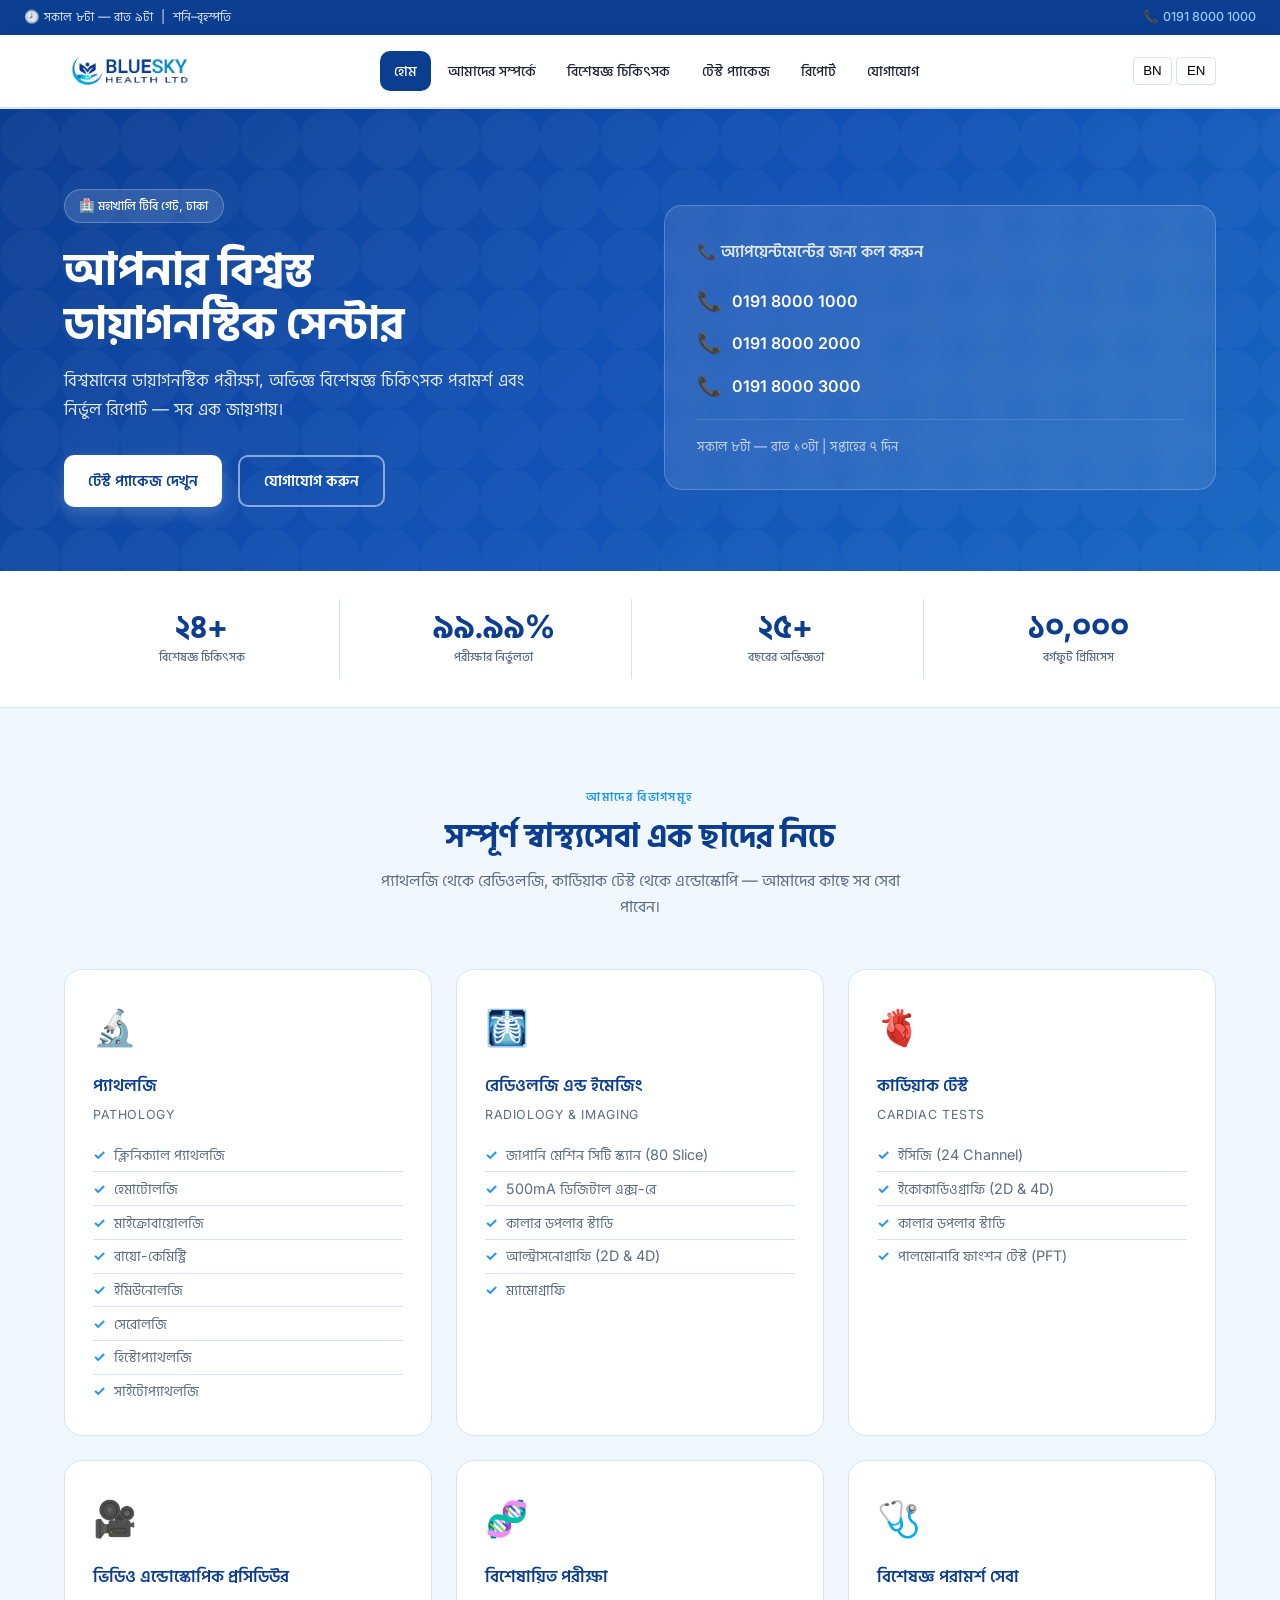
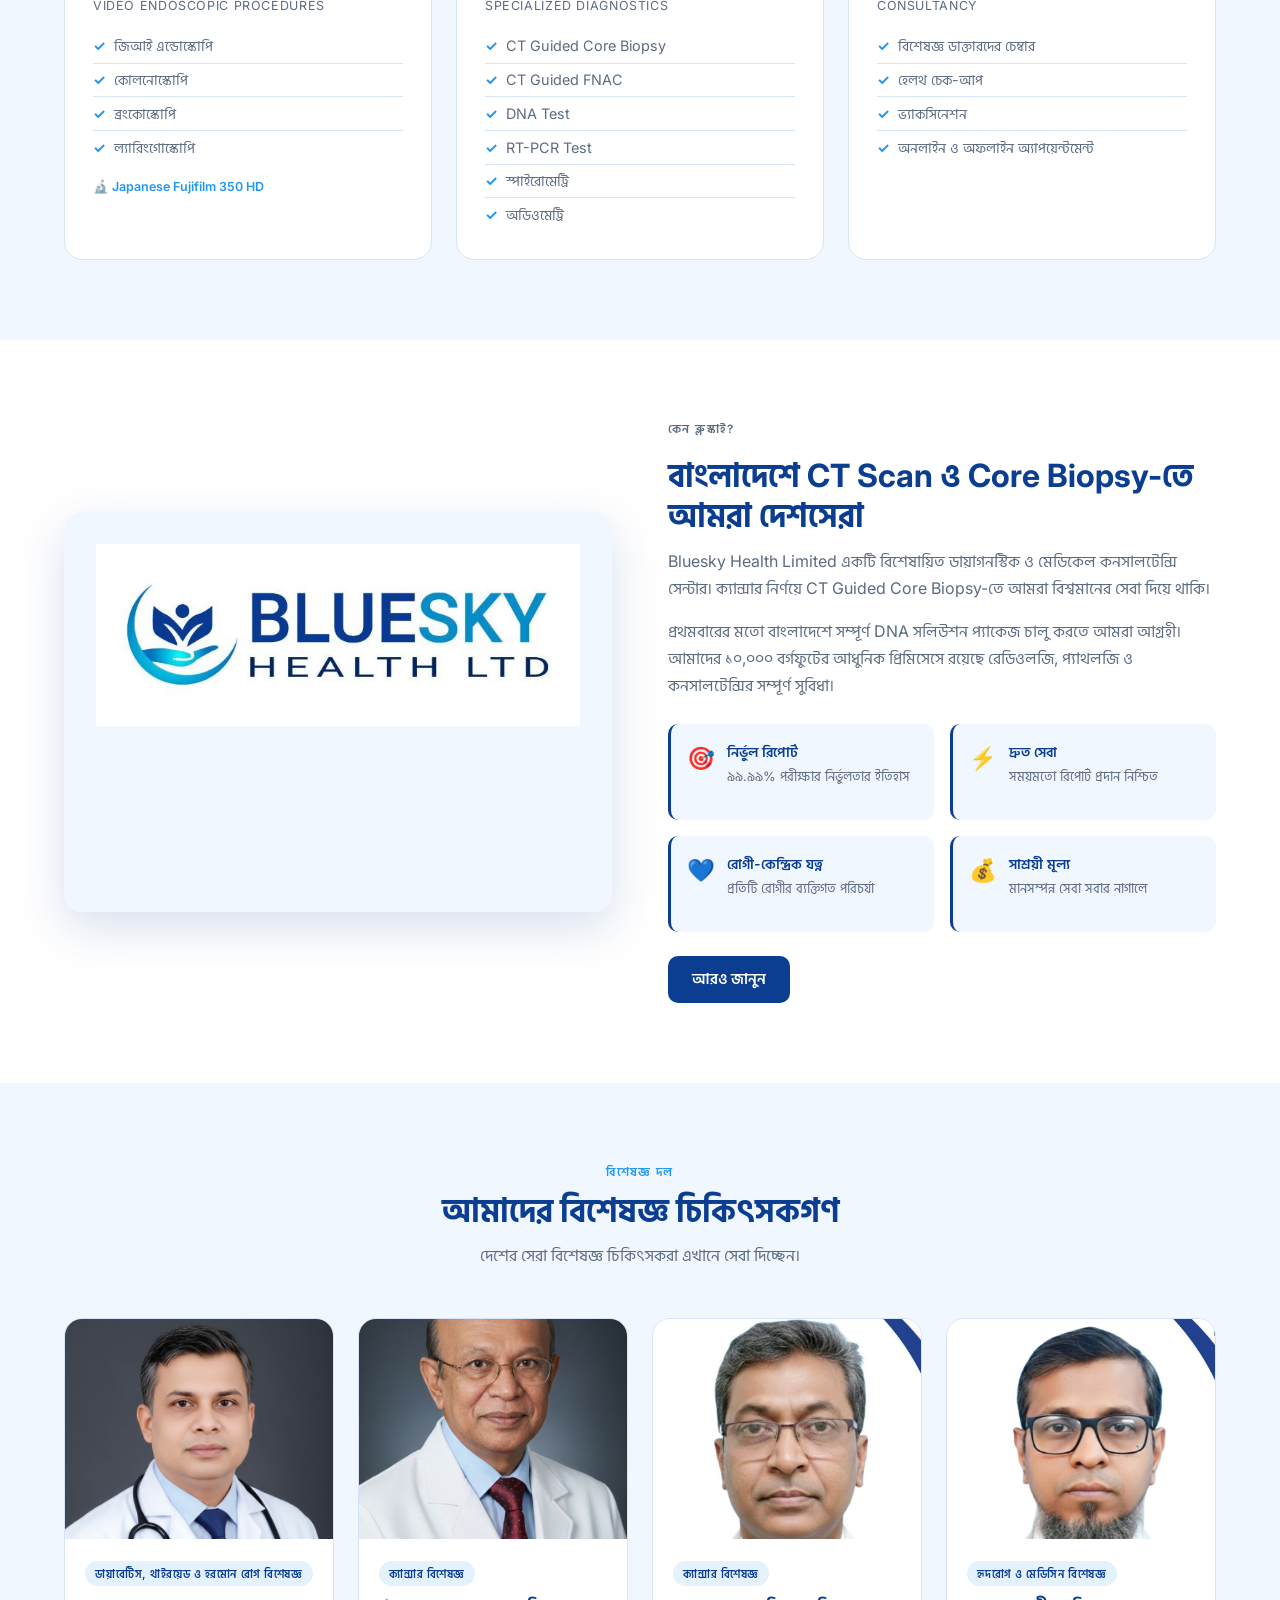
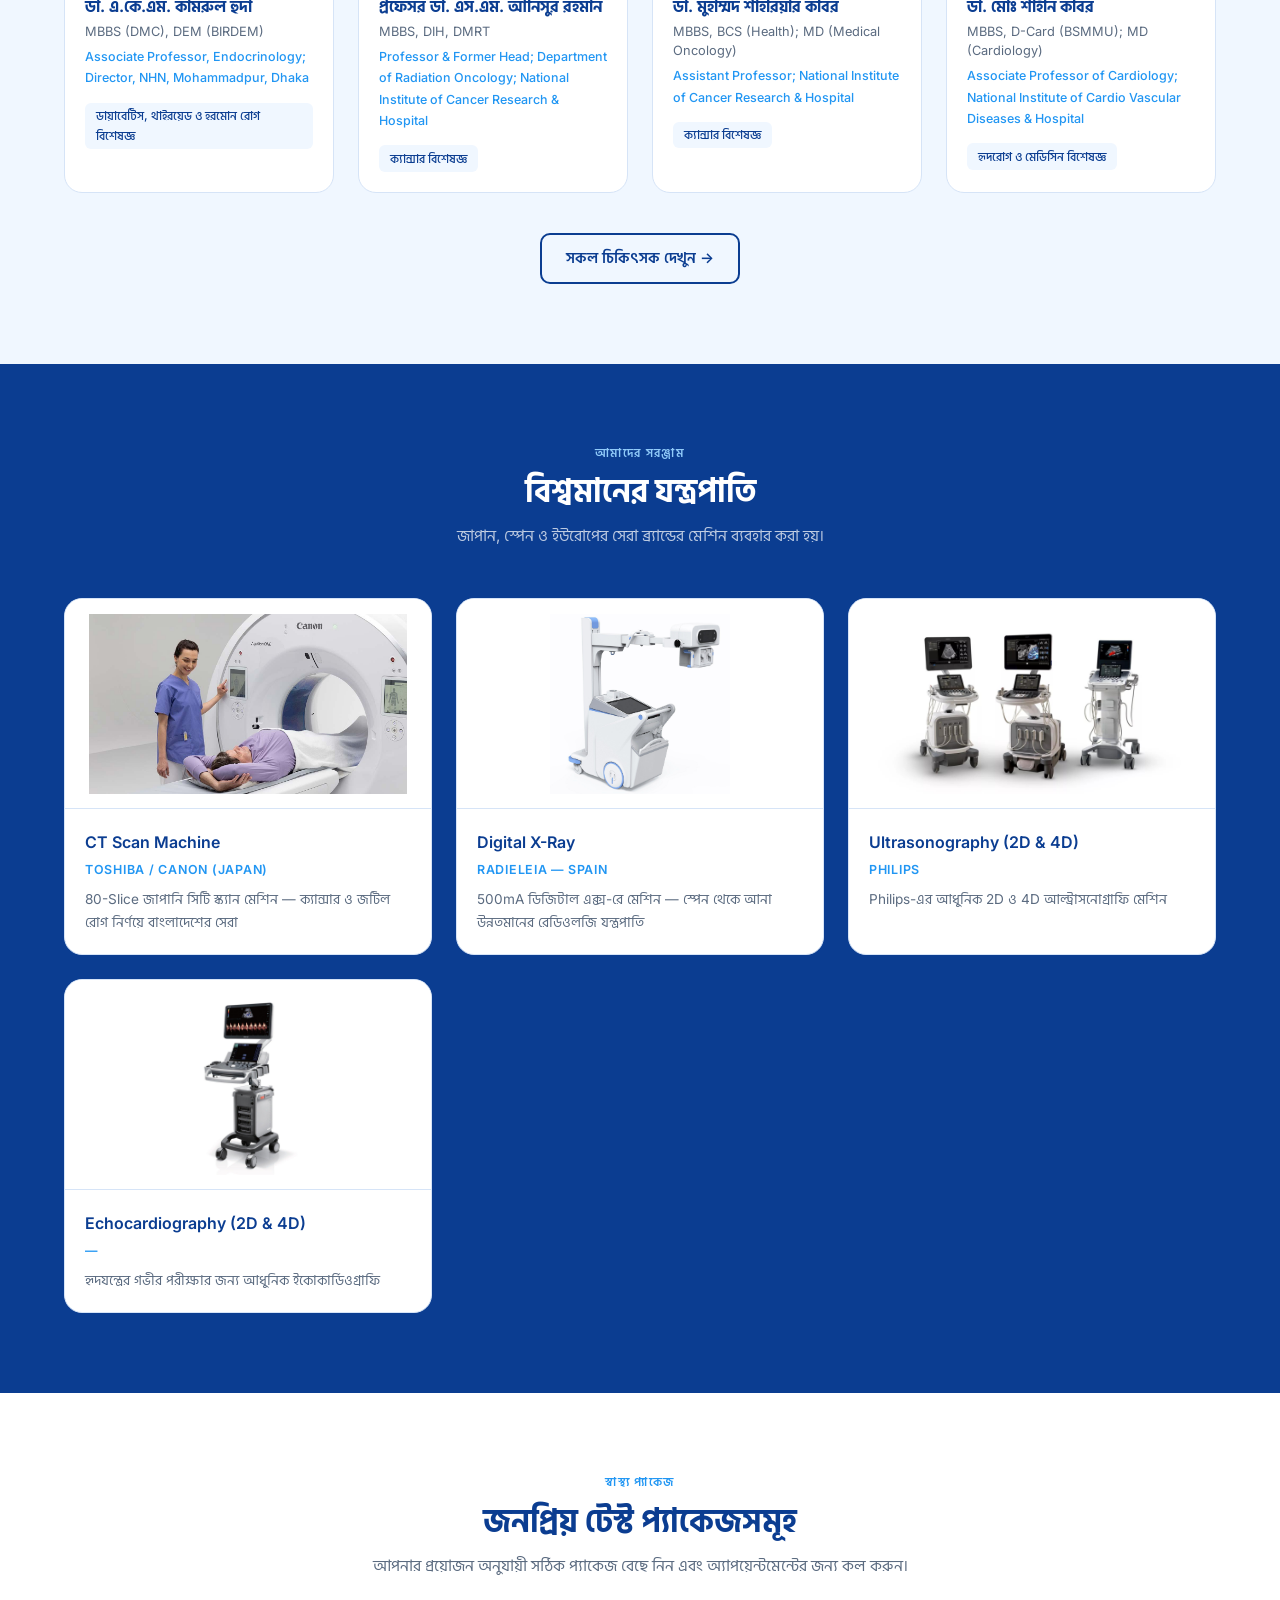
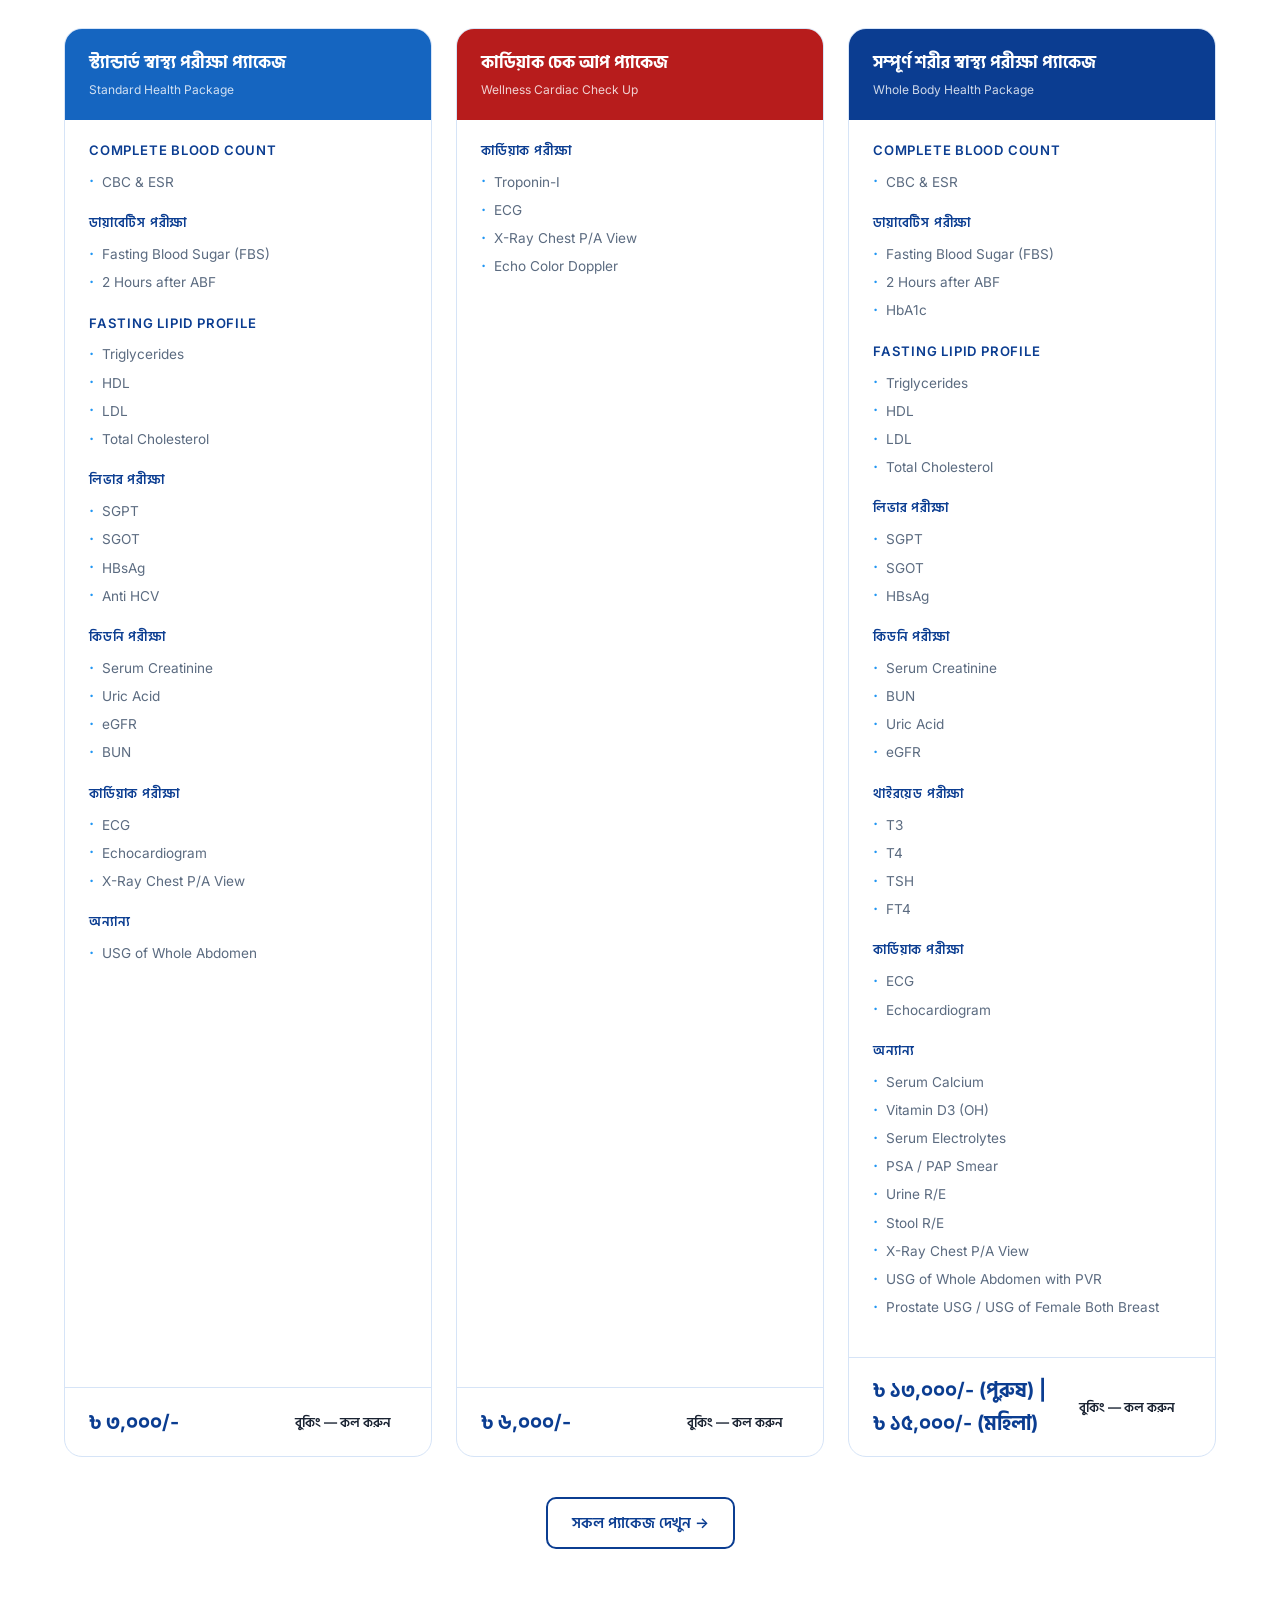
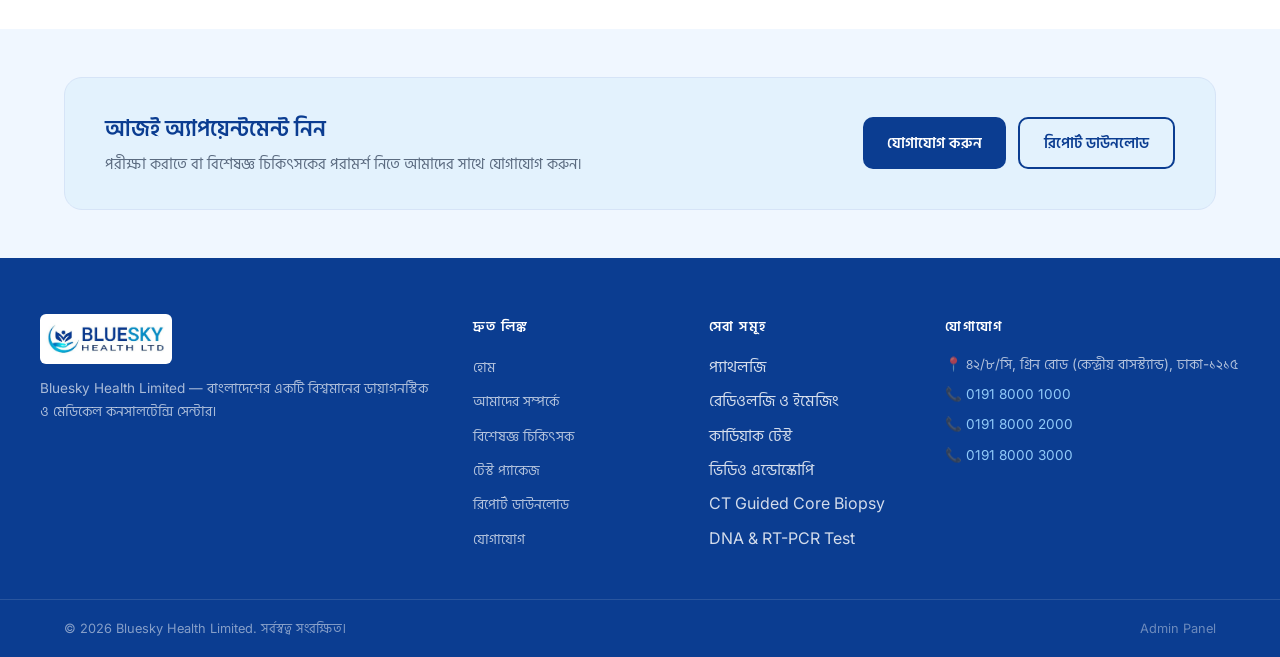
==== commit fa2f1328: "Update localization and admin contact handling" ====
--- a/index.html
+++ b/index.html
@@ -18,19 +18,19 @@
   <div class="container">
     <div class="hero-grid">
       <div class="hero-left">
-        <div class="hero-badge">🏥 মহাখালি টিবি গেট, ঢাকা</div>
-        <h1>আপনার বিশ্বস্ত<br>ডায়াগনস্টিক সেন্টার</h1>
-        <p class="hero-sub">বিশ্বমানের ডায়াগনস্টিক পরীক্ষা, অভিজ্ঞ বিশেষজ্ঞ চিকিৎসক পরামর্শ এবং নির্ভুল রিপোর্ট — সব এক জায়গায়।</p>
+        <div class="hero-badge" id="hero-badge">🏥 মহাখালি টিবি গেট, ঢাকা</div>
+        <h1 id="hero-title">আপনার বিশ্বস্ত<br>ডায়াগনস্টিক সেন্টার</h1>
+        <p class="hero-sub" id="hero-sub">বিশ্বমানের ডায়াগনস্টিক পরীক্ষা, অভিজ্ঞ বিশেষজ্ঞ চিকিৎসক পরামর্শ এবং নির্ভুল রিপোর্ট — সব এক জায়গায়।</p>
         <div class="hero-cta">
-          <a href="tests.html" class="btn btn-primary">টেস্ট প্যাকেজ দেখুন</a>
-          <a href="contact.html" class="btn btn-outline">যোগাযোগ করুন</a>
+          <a href="tests.html" class="btn btn-primary" id="hero-packages-btn">টেস্ট প্যাকেজ দেখুন</a>
+          <a href="contact.html" class="btn btn-outline" id="hero-contact-btn">যোগাযোগ করুন</a>
         </div>
       </div>
       <div class="hero-card" id="hero-contact-card">
-        <h3>📞 অ্যাপয়েন্টমেন্টের জন্য কল করুন</h3>
+        <h3 id="hero-contact-heading">📞 অ্যাপয়েন্টমেন্টের জন্য কল করুন</h3>
         <div class="hero-phone-list" id="hero-phones"></div>
         <div style="margin-top:1rem; padding-top:1rem; border-top:1px solid rgba(255,255,255,.2); font-size:.82rem; opacity:.72;">
-          🕗 সকাল ৮টা — রাত ৯টা | শনি–বৃহস্পতি
+          <span id="hero-hours">🕗 সকাল ৮টা — রাত ৯টা | শনি–বৃহস্পতি</span>
         </div>
       </div>
     </div>
@@ -48,9 +48,9 @@
 <section class="pad bg-light" id="services-section">
   <div class="container">
     <div class="section-header">
-      <p class="section-label">আমাদের বিভাগসমূহ</p>
-      <h2 class="section-title">সম্পূর্ণ স্বাস্থ্যসেবা এক ছাদের নিচে</h2>
-      <p class="section-subtitle">প্যাথলজি থেকে রেডিওলজি, কার্ডিয়াক টেস্ট থেকে এন্ডোস্কোপি — আমাদের কাছে সব সেবা পাবেন।</p>
+      <p class="section-label" id="services-label">আমাদের বিভাগসমূহ</p>
+      <h2 class="section-title" id="services-title">সম্পূর্ণ স্বাস্থ্যসেবা এক ছাদের নিচে</h2>
+      <p class="section-subtitle" id="services-sub">প্যাথলজি থেকে রেডিওলজি, কার্ডিয়াক টেস্ট থেকে এন্ডোস্কোপি — আমাদের কাছে সব সেবা পাবেন।</p>
     </div>
     <div class="services-grid" id="services-grid"></div>
   </div>
@@ -64,37 +64,37 @@
         <img src="logo.jpeg" alt="Bluesky Health Limited" style="width:100%;height:400px;object-fit:contain;padding:2rem;background:var(--pale-blue);">
       </div>
       <div class="about-text">
-        <p class="section-label">কেন ব্লুস্কাই?</p>
-        <h2 class="section-title">বাংলাদেশে CT Scan ও Core Biopsy-তে আমরা দেশসেরা</h2>
-        <p>Bluesky Health Limited একটি বিশেষায়িত ডায়াগনস্টিক ও মেডিকেল কনসালটেন্সি সেন্টার। ক্যান্সার নির্ণয়ে CT Guided Core Biopsy-তে আমরা বিশ্বমানের সেবা দিয়ে থাকি।</p>
-        <p>প্রথমবারের মতো বাংলাদেশে সম্পূর্ণ DNA সলিউশন প্যাকেজ চালু করতে আমরা আগ্রহী। আমাদের ১০,০০০ বর্গফুটের আধুনিক প্রিমিসেসে রয়েছে রেডিওলজি, প্যাথলজি ও কনসালটেন্সির সম্পূর্ণ সুবিধা।</p>
+        <p class="section-label" id="why-label">কেন ব্লুস্কাই?</p>
+        <h2 class="section-title" id="why-title">বাংলাদেশে CT Scan ও Core Biopsy-তে আমরা দেশসেরা</h2>
+        <p id="why-p1">Bluesky Health Limited একটি বিশেষায়িত ডায়াগনস্টিক ও মেডিকেল কনসালটেন্সি সেন্টার। ক্যান্সার নির্ণয়ে CT Guided Core Biopsy-তে আমরা বিশ্বমানের সেবা দিয়ে থাকি।</p>
+        <p id="why-p2">প্রথমবারের মতো বাংলাদেশে সম্পূর্ণ DNA সলিউশন প্যাকেজ চালু করতে আমরা আগ্রহী। আমাদের ১০,০০০ বর্গফুটের আধুনিক প্রিমিসেসে রয়েছে রেডিওলজি, প্যাথলজি ও কনসালটেন্সির সম্পূর্ণ সুবিধা।</p>
         <div class="about-values">
           <div class="value-item">
             <span class="value-icon">🎯</span>
             <div>
-              <h4>নির্ভুল রিপোর্ট</h4>
-              <p>৯৯.৯৯% পরীক্ষার নির্ভুলতার ইতিহাস</p>
+              <h4 id="val1-title">নির্ভুল রিপোর্ট</h4>
+              <p id="val1-desc">৯৯.৯৯% পরীক্ষার নির্ভুলতার ইতিহাস</p>
             </div>
           </div>
           <div class="value-item">
             <span class="value-icon">⚡</span>
             <div>
-              <h4>দ্রুত সেবা</h4>
-              <p>সময়মতো রিপোর্ট প্রদান নিশ্চিত</p>
+              <h4 id="val2-title">দ্রুত সেবা</h4>
+              <p id="val2-desc">সময়মতো রিপোর্ট প্রদান নিশ্চিত</p>
             </div>
           </div>
           <div class="value-item">
             <span class="value-icon">💙</span>
             <div>
-              <h4>রোগী-কেন্দ্রিক যত্ন</h4>
-              <p>প্রতিটি রোগীর ব্যক্তিগত পরিচর্যা</p>
+              <h4 id="val3-title">রোগী-কেন্দ্রিক যত্ন</h4>
+              <p id="val3-desc">প্রতিটি রোগীর ব্যক্তিগত পরিচর্যা</p>
             </div>
           </div>
           <div class="value-item">
             <span class="value-icon">💰</span>
             <div>
-              <h4>সাশ্রয়ী মূল্য</h4>
-              <p>মানসম্পন্ন সেবা সবার নাগালে</p>
+              <h4 id="val4-title">সাশ্রয়ী মূল্য</h4>
+              <p id="val4-desc">মানসম্পন্ন সেবা সবার নাগালে</p>
             </div>
           </div>
         </div>
@@ -110,13 +110,13 @@
 <section class="pad bg-light">
   <div class="container">
     <div class="section-header">
-      <p class="section-label">বিশেষজ্ঞ দল</p>
-      <h2 class="section-title">আমাদের বিশেষজ্ঞ চিকিৎসকগণ</h2>
-      <p class="section-subtitle">দেশের সেরা বিশেষজ্ঞ চিকিৎসকরা এখানে সেবা দিচ্ছেন।</p>
+      <p class="section-label" id="doctors-label">বিশেষজ্ঞ দল</p>
+      <h2 class="section-title" id="doctors-title">আমাদের বিশেষজ্ঞ চিকিৎসকগণ</h2>
+      <p class="section-subtitle" id="doctors-sub">দেশের সেরা বিশেষজ্ঞ চিকিৎসকরা এখানে সেবা দিচ্ছেন।</p>
     </div>
     <div class="doctors-grid" id="featured-doctors"></div>
     <div style="text-align:center; margin-top:2.5rem;">
-      <a href="doctors.html" class="btn btn-ghost">সকল চিকিৎসক দেখুন →</a>
+      <a href="doctors.html" class="btn btn-ghost" id="view-doctors-link">সকল চিকিৎসক দেখুন →</a>
     </div>
   </div>
 </section>
@@ -179,6 +179,47 @@
   renderFooter();
   initBannerPopup();
 
+  // Localize static page text (uses `window.l(bn,en)` helper from components.js)
+  const setText = (id, bn, en, html) => {
+    const el = document.getElementById(id);
+    if (!el) return;
+    if (html) el.innerHTML = window.l ? window.l(bn, en) : bn;
+    else el.textContent = window.l ? window.l(bn, en) : bn;
+  };
+
+  setText('hero-badge', '🏥 মহাখালি টিবি গেট, ঢাকা', '🏥 Mohakhali TB Gate, Dhaka');
+  setText('hero-title', 'আপনার বিশ্বস্ত<br>ডায়াগনস্টিক সেন্টার', 'Your Trusted<br>Diagnostic Center', true);
+  setText('hero-sub', 'বিশ্বমানের ডায়াগনস্টিক পরীক্ষা, অভিজ্ঞ বিশেষজ্ঞ চিকিৎসক পরামর্শ এবং নির্ভুল রিপোর্ট — সব এক জায়গায়।', 'World-class diagnostic tests, experienced specialist consultations, and accurate reports — all under one roof.');
+  setText('hero-packages-btn', 'টেস্ট প্যাকেজ দেখুন', 'View Test Packages');
+  setText('hero-contact-btn', 'যোগাযোগ করুন', 'Contact Us');
+  setText('hero-contact-heading', '📞 অ্যাপয়েন্টমেন্টের জন্য কল করুন', '📞 Call for Appointments');
+  const heroHoursEl = document.getElementById('hero-hours');
+  if (heroHoursEl) heroHoursEl.textContent = window.l ? window.l(data.contact.hoursBn, data.contact.hoursEn) : (data.contact.hoursBn || data.contact.hoursEn || '');
+
+  setText('services-label', 'আমাদের বিভাগসমূহ', 'Our Departments');
+  setText('services-title', 'সম্পূর্ণ স্বাস্থ্যসেবা এক ছাদের নিচে', 'Comprehensive healthcare under one roof');
+  setText('services-sub', 'প্যাথলজি থেকে রেডিওলজি, কার্ডিয়াক টেস্ট থেকে এন্ডোস্কোপি — আমাদের কাছে সব সেবা পাবেন।', 'From Pathology to Radiology, Cardiac tests to Endoscopy — all services are available with us.');
+
+  setText('why-label', 'কেন ব্লুস্কাই?', 'Why Bluesky?');
+  setText('why-title', 'বাংলাদেশে CT Scan ও Core Biopsy-তে আমরা দেশসেরা', 'Leading CT Scan & Core Biopsy in Bangladesh');
+  setText('why-p1', 'Bluesky Health Limited একটি বিশেষায়িত ডায়াগনস্টিক ও মেডিকেল কনসালটেন্সি সেন্টার। ক্যান্সার নির্ণয়ে CT Guided Core Biopsy-তে আমরা বিশ্বমানের সেবা দিয়ে থাকি।', 'Bluesky Health Limited is a specialized diagnostic and medical consultancy center. We provide world-class CT Guided Core Biopsy for cancer diagnosis.');
+  setText('why-p2', 'প্রথমবারের মতো বাংলাদেশে সম্পূর্ণ DNA সলিউশন প্যাকেজ চালু করতে আমরা আগ্রহী। আমাদের ১০,০০০ বর্গফুটের আধুনিক প্রিমিসেসে রয়েছে রেডিওলজি, প্যাথলজি ও কনসালটেন্সির সম্পূর্ণ সুবিধা।', 'We are introducing a complete DNA solution package in Bangladesh. Our modern 10,000 sqft premises house Radiology, Pathology and Consultancy services.');
+
+  // About value items
+  setText('val1-title', 'নির্ভুল রিপোর্ট', 'Accurate Reports');
+  setText('val1-desc', '৯৯.৯৯% পরীক্ষার নির্ভুলতার ইতিহাস', '99.99% historical test accuracy');
+  setText('val2-title', 'দ্রুত সেবা', 'Fast Service');
+  setText('val2-desc', 'সময়মতো রিপোর্ট প্রদান নিশ্চিত', 'Timely delivery of reports');
+  setText('val3-title', 'রোগী-কেন্দ্রিক যত্ন', 'Patient-Centric Care');
+  setText('val3-desc', 'প্রতিটি রোগীর ব্যক্তিগত পরিচর্যা', 'Personalized care for every patient');
+  setText('val4-title', 'সাশ্রয়ী মূল্য', 'Affordability');
+  setText('val4-desc', 'মানসম্পন্ন সেবা সবার নাগালে', 'Quality services within reach');
+
+  setText('doctors-label', 'বিশেষজ্ঞ দল', 'Specialists');
+  setText('doctors-title', 'আমাদের বিশেষজ্ঞ চিকিৎসকগণ', 'Our Specialist Doctors');
+  setText('doctors-sub', 'দেশের সেরা বিশেষজ্ঞ চিকিৎসকরা এখানে সেবা দিচ্ছেন।', 'The country\'s top specialist doctors serve here.');
+  setText('view-doctors-link', 'সকল চিকিৎসক দেখুন →', 'View All Doctors →');
+
   // Hero phones
   const phonesEl = document.getElementById("hero-phones");
   if (phonesEl) {
@@ -193,7 +234,7 @@
     statsEl.innerHTML = data.stats.map(s =>
       `<div class="stat-item" data-reveal>
         <div class="stat-value">${s.value}</div>
-        <div class="stat-label">${s.label}</div>
+        <div class="stat-label">${window.l ? window.l(s.label, s.labelEn) : s.label}</div>
       </div>`
     ).join("");
   }
@@ -204,7 +245,7 @@
     svcEl.innerHTML = data.services.slice(0, 6).map(s =>
       `<div class="service-card" data-reveal>
         <div class="service-icon">${s.icon}</div>
-        <h3>${s.titleBn}</h3>
+        <h3>${window.l ? window.l(s.titleBn, s.titleEn) : s.titleBn}</h3>
         <p class="svc-en">${s.titleEn}</p>
         <ul>${s.items.map(i => `<li>${i}</li>`).join("")}</ul>
         ${s.note ? `<p class="svc-note">🔬 ${s.note}</p>` : ""}
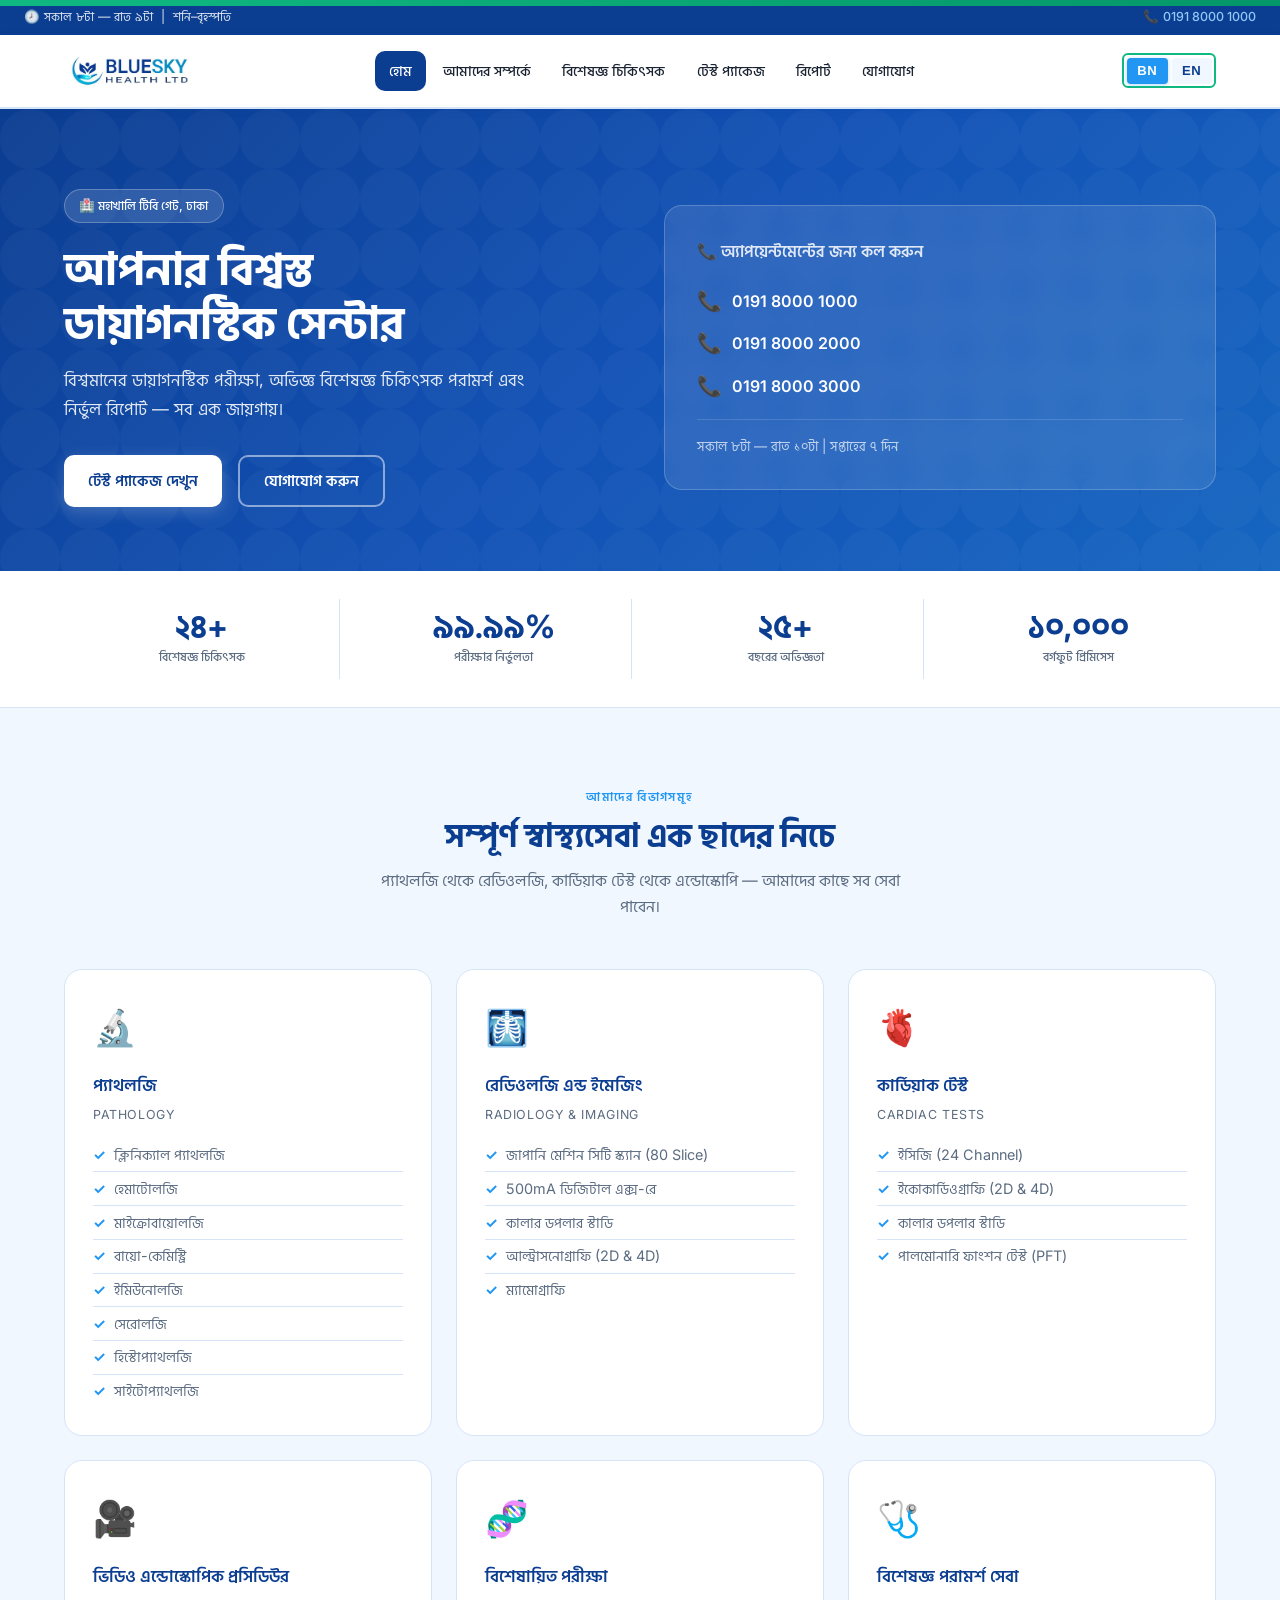
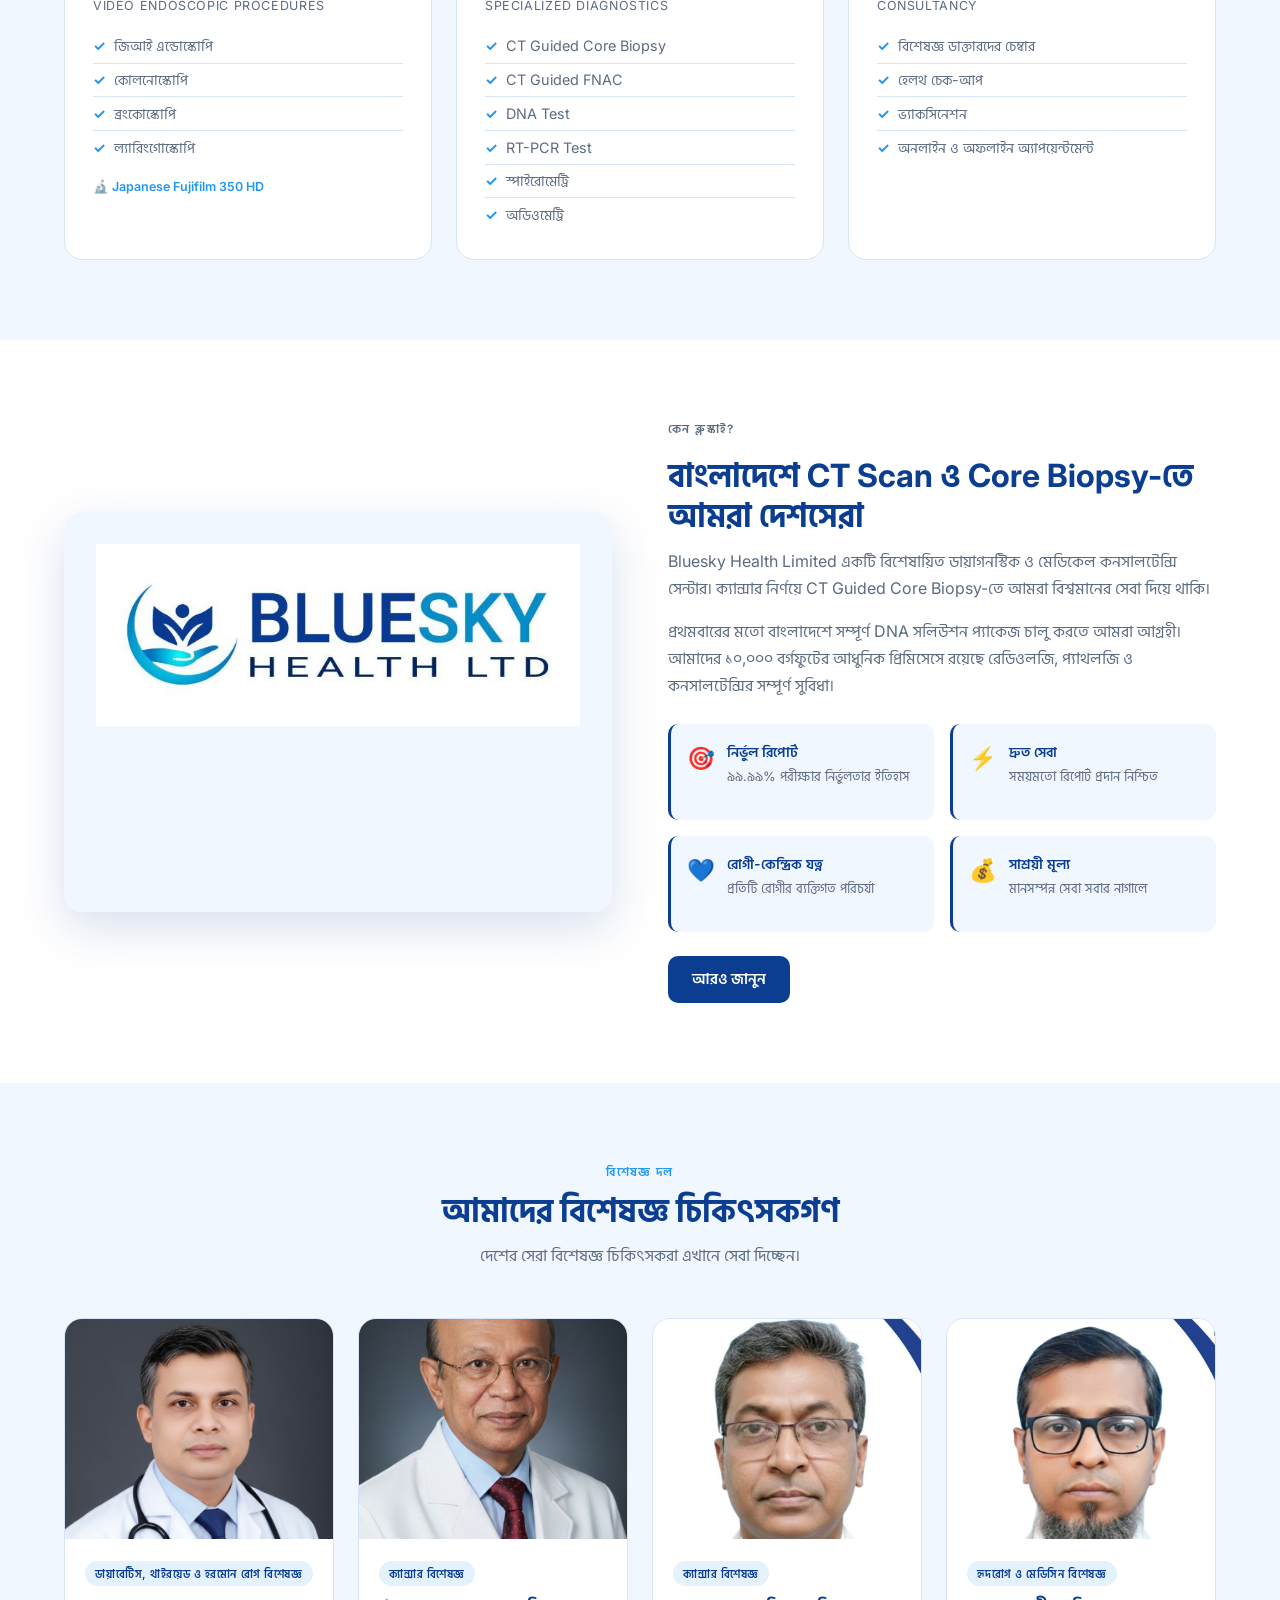
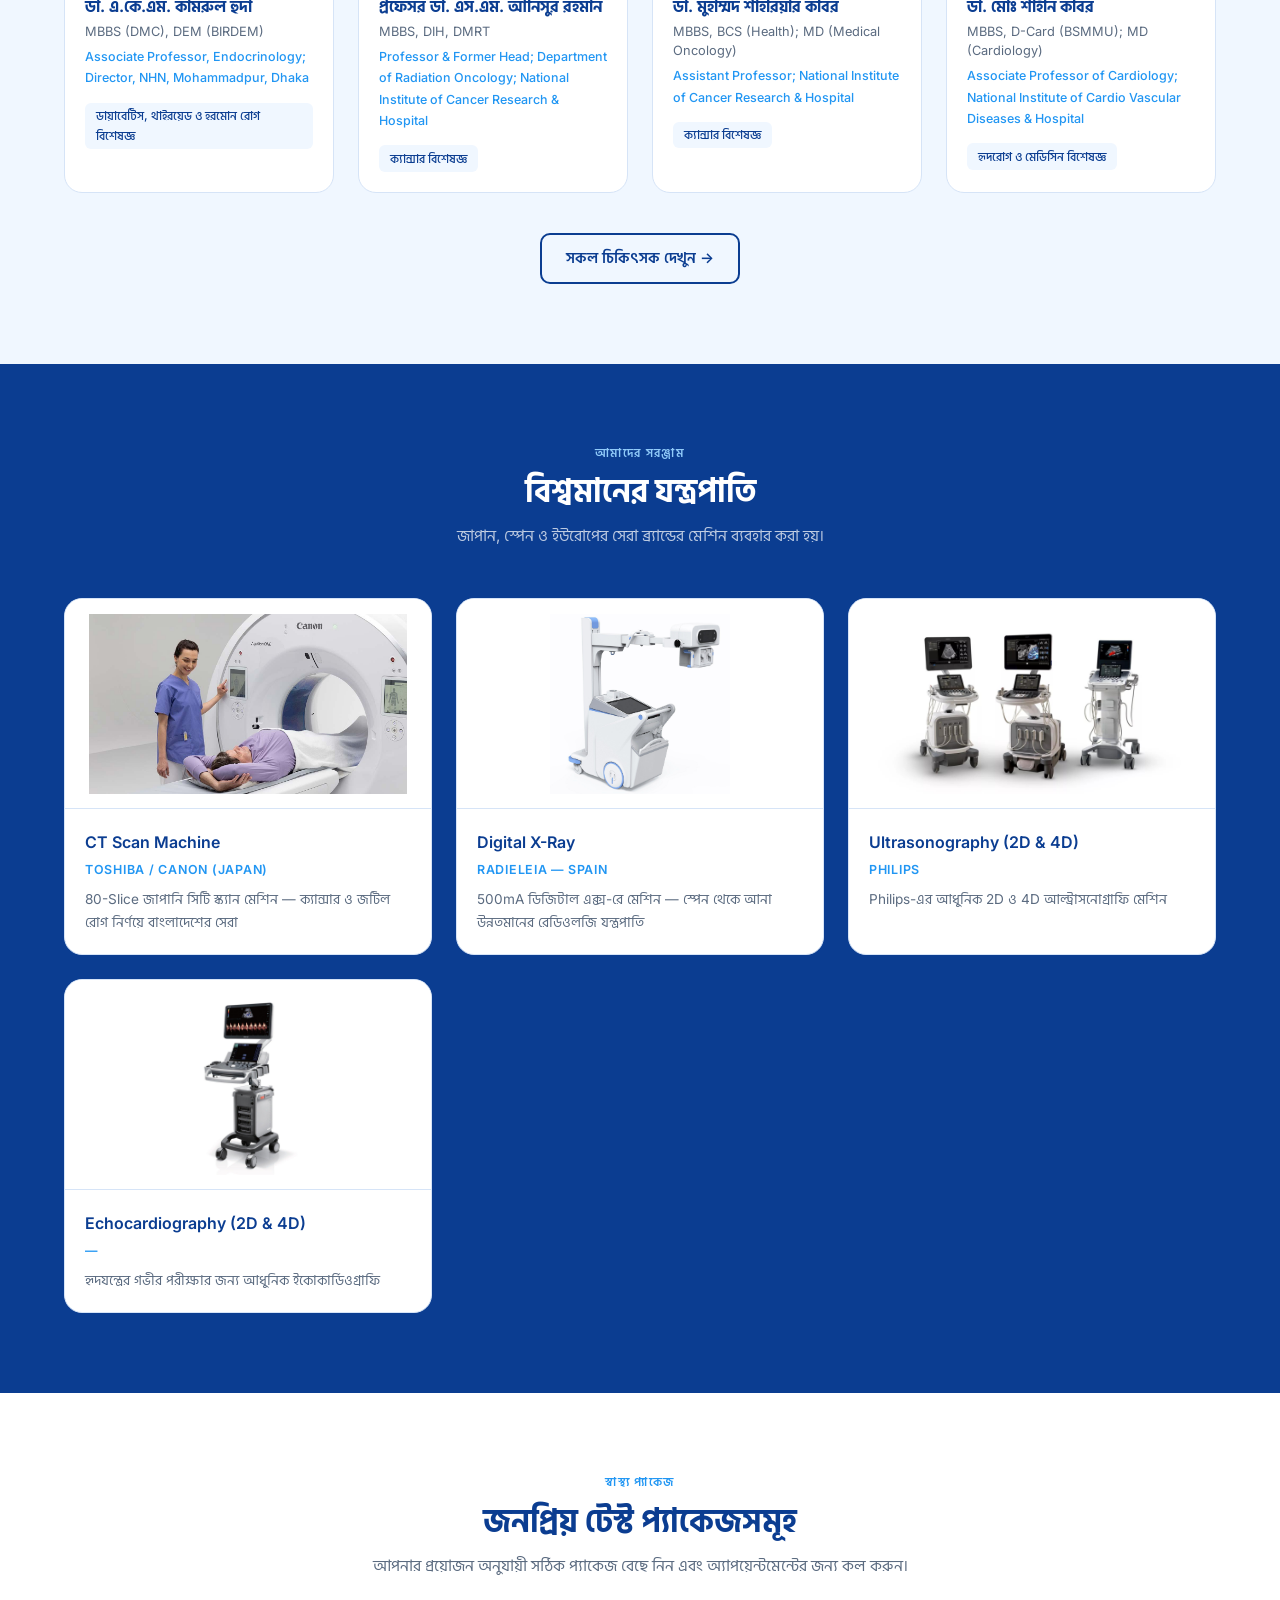
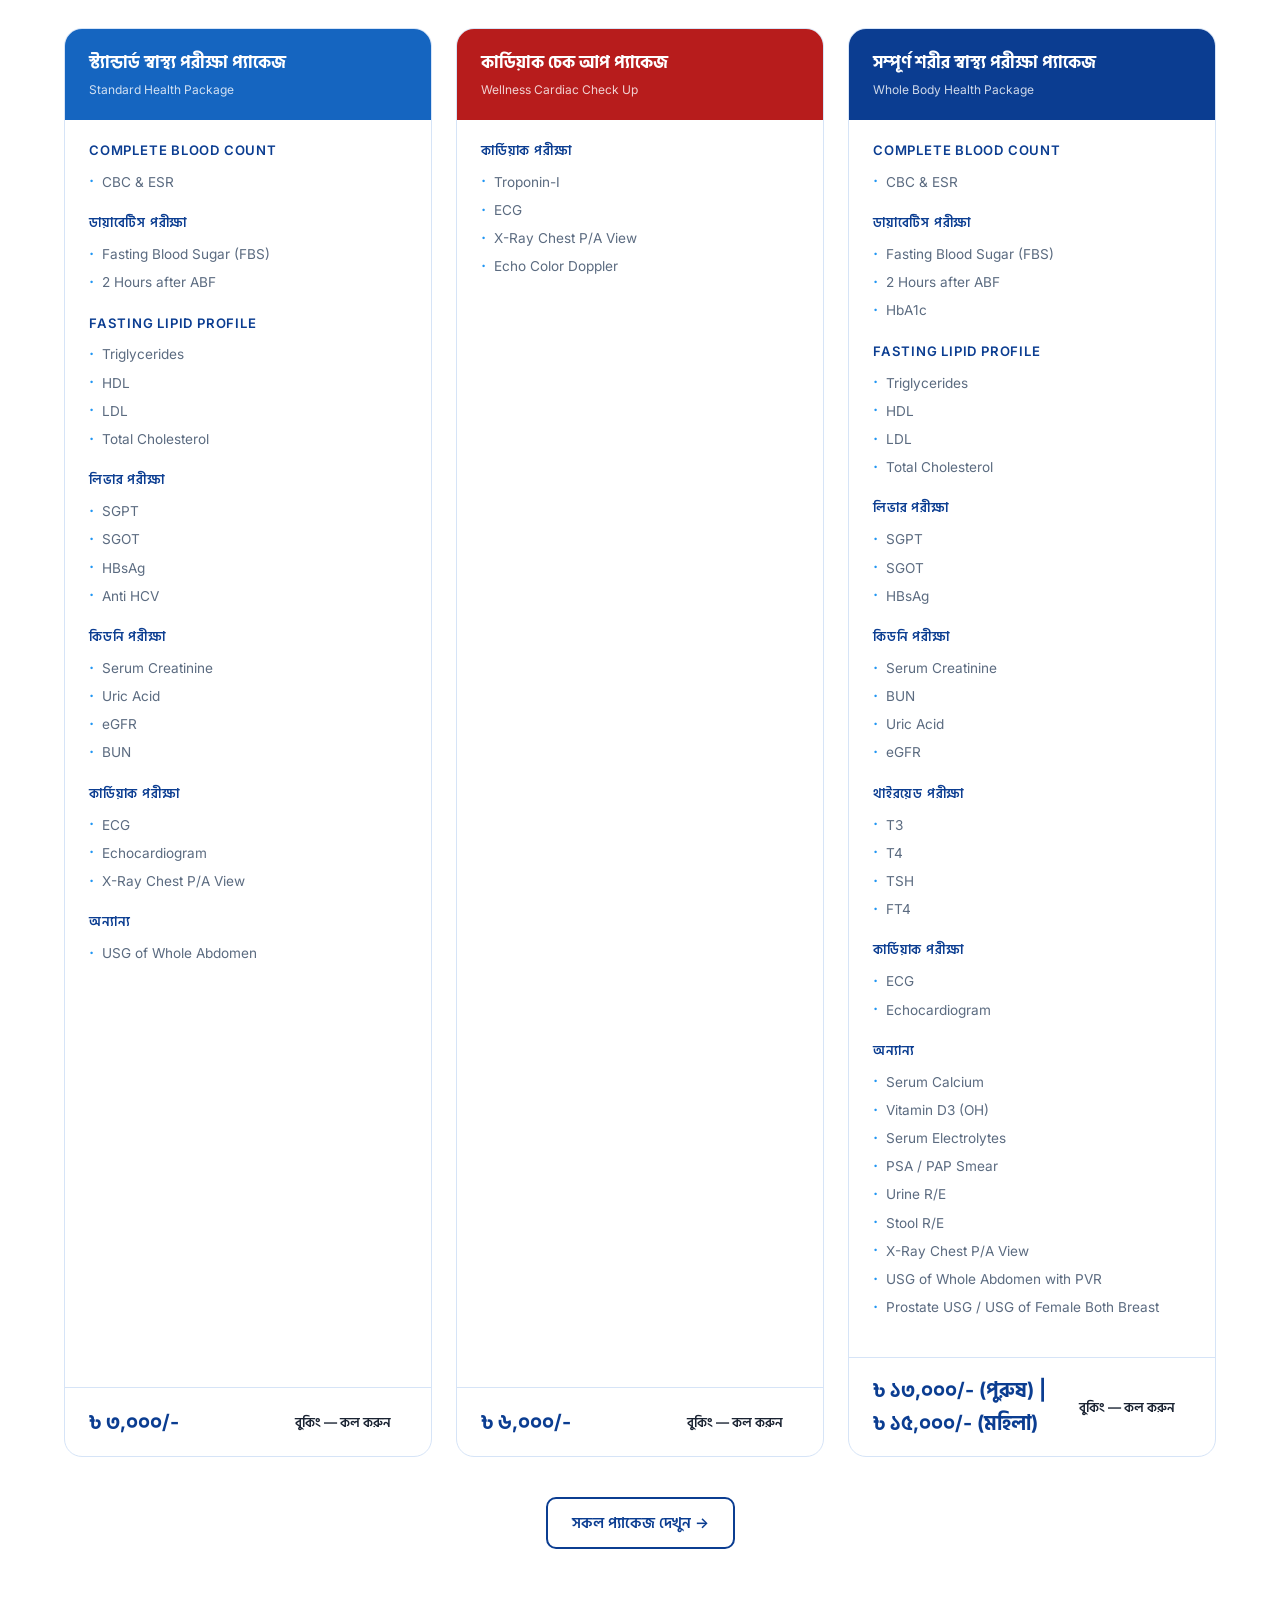
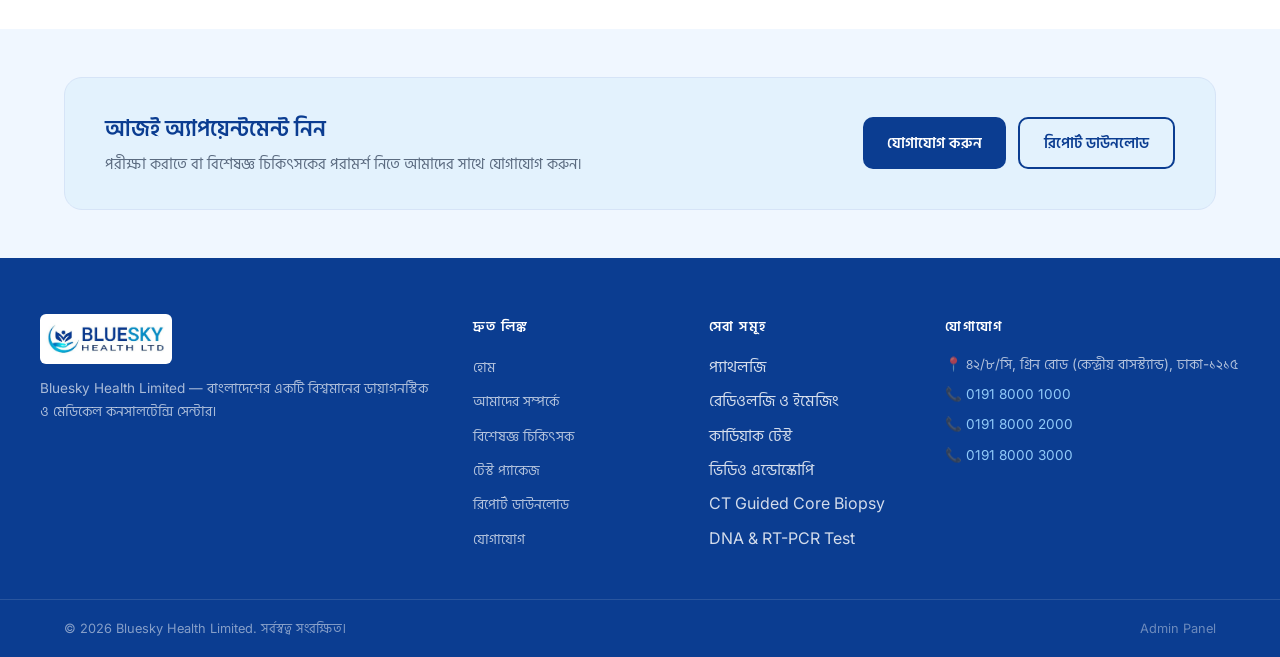
==== commit 57b33905: "Fix language toggle visibility & complete Bangla/EN localization - Remove inline styles from lang-bt" ====
--- a/index.html
+++ b/index.html
@@ -99,7 +99,7 @@
           </div>
         </div>
         <div style="margin-top:1.5rem;">
-          <a href="about.html" class="btn btn-blue">আরও জানুন</a>
+          <a id="about-learn-more" href="about.html" class="btn btn-blue">আরও জানুন</a>
         </div>
       </div>
     </div>
@@ -125,9 +125,9 @@
 <section class="pad bg-navy">
   <div class="container">
     <div class="section-header">
-      <p class="section-label">আমাদের সরঞ্জাম</p>
-      <h2 class="section-title">বিশ্বমানের যন্ত্রপাতি</h2>
-      <p class="section-subtitle">জাপান, স্পেন ও ইউরোপের সেরা ব্র্যান্ডের মেশিন ব্যবহার করা হয়।</p>
+      <p class="section-label" id="equip-label">আমাদের সরঞ্জাম</p>
+      <h2 class="section-title" id="equip-title">বিশ্বমানের যন্ত্রপাতি</h2>
+      <p class="section-subtitle" id="equip-sub">জাপান, স্পেন ও ইউরোপের সেরা ব্র্যান্ডের মেশিন ব্যবহার করা হয়।</p>
     </div>
     <div class="equipment-grid" id="equip-grid-home"></div>
   </div>
@@ -137,13 +137,13 @@
 <section class="pad bg-white">
   <div class="container">
     <div class="section-header">
-      <p class="section-label">স্বাস্থ্য প্যাকেজ</p>
-      <h2 class="section-title">জনপ্রিয় টেস্ট প্যাকেজসমূহ</h2>
-      <p class="section-subtitle">আপনার প্রয়োজন অনুযায়ী সঠিক প্যাকেজ বেছে নিন এবং অ্যাপয়েন্টমেন্টের জন্য কল করুন।</p>
+      <p class="section-label" id="pkg-section-label">স্বাস্থ্য প্যাকেজ</p>
+      <h2 class="section-title" id="pkg-section-title">জনপ্রিয় টেস্ট প্যাকেজসমূহ</h2>
+      <p class="section-subtitle" id="pkg-section-sub">আপনার প্রয়োজন অনুযায়ী সঠিক প্যাকেজ বেছে নিন এবং অ্যাপয়েন্টমেন্টের জন্য কল করুন।</p>
     </div>
     <div class="packages-grid" id="pkg-grid-home"></div>
     <div style="text-align:center; margin-top:2.5rem;">
-      <a href="tests.html" class="btn btn-ghost">সকল প্যাকেজ দেখুন →</a>
+      <a id="view-all-packages" href="tests.html" class="btn btn-ghost">সকল প্যাকেজ দেখুন →</a>
     </div>
   </div>
 </section>
@@ -153,12 +153,12 @@
   <div class="container">
     <div class="callout-strip">
       <div>
-        <h3>আজই অ্যাপয়েন্টমেন্ট নিন</h3>
-        <p>পরীক্ষা করাতে বা বিশেষজ্ঞ চিকিৎসকের পরামর্শ নিতে আমাদের সাথে যোগাযোগ করুন।</p>
+        <h3 id="home-cta-title">আজই অ্যাপয়েন্টমেন্ট নিন</h3>
+        <p id="home-cta-sub">পরীক্ষা করাতে বা বিশেষজ্ঞ চিকিৎসকের পরামর্শ নিতে আমাদের সাথে যোগাযোগ করুন।</p>
       </div>
       <div style="display:flex; gap:.75rem; flex-wrap:wrap;">
-        <a href="contact.html" class="btn btn-blue">যোগাযোগ করুন</a>
-        <a href="report.html" class="btn btn-ghost">রিপোর্ট ডাউনলোড</a>
+        <a id="home-cta-contact" href="contact.html" class="btn btn-blue">যোগাযোগ করুন</a>
+        <a id="home-cta-report" href="report.html" class="btn btn-ghost">রিপোর্ট ডাউনলোড</a>
       </div>
     </div>
   </div>
@@ -204,6 +204,10 @@
   setText('why-title', 'বাংলাদেশে CT Scan ও Core Biopsy-তে আমরা দেশসেরা', 'Leading CT Scan & Core Biopsy in Bangladesh');
   setText('why-p1', 'Bluesky Health Limited একটি বিশেষায়িত ডায়াগনস্টিক ও মেডিকেল কনসালটেন্সি সেন্টার। ক্যান্সার নির্ণয়ে CT Guided Core Biopsy-তে আমরা বিশ্বমানের সেবা দিয়ে থাকি।', 'Bluesky Health Limited is a specialized diagnostic and medical consultancy center. We provide world-class CT Guided Core Biopsy for cancer diagnosis.');
   setText('why-p2', 'প্রথমবারের মতো বাংলাদেশে সম্পূর্ণ DNA সলিউশন প্যাকেজ চালু করতে আমরা আগ্রহী। আমাদের ১০,০০০ বর্গফুটের আধুনিক প্রিমিসেসে রয়েছে রেডিওলজি, প্যাথলজি ও কনসালটেন্সির সম্পূর্ণ সুবিধা।', 'We are introducing a complete DNA solution package in Bangladesh. Our modern 10,000 sqft premises house Radiology, Pathology and Consultancy services.');
+
+  setText('equip-label', 'আমাদের সরঞ্জাম', 'Our Equipment');
+  setText('equip-title', 'বিশ্বমানের যন্ত্রপাতি', 'World-class Equipment');
+  setText('equip-sub', 'জাপান, স্পেন ও ইউরোপের সেরা ব্র্যান্ডের মেশিন ব্যবহার করা হয়।', 'We use top brands from Japan, Spain and Europe.');
 
   // About value items
   setText('val1-title', 'নির্ভুল রিপোর্ট', 'Accurate Reports');
@@ -218,6 +222,24 @@
   setText('doctors-label', 'বিশেষজ্ঞ দল', 'Specialists');
   setText('doctors-title', 'আমাদের বিশেষজ্ঞ চিকিৎসকগণ', 'Our Specialist Doctors');
   setText('doctors-sub', 'দেশের সেরা বিশেষজ্ঞ চিকিৎসকরা এখানে সেবা দিচ্ছেন।', 'The country\'s top specialist doctors serve here.');
+  setText('view-doctors-link', 'সকল চিকিৎসক দেখুন →', 'View all doctors →');
+  setText('about-learn-more', 'আরও জানুন', 'Learn More');
+  setText('view-all-packages', 'সকল প্যাকেজ দেখুন →', 'View all packages →');
+
+  // Localize Health Packages section header
+  setText('pkg-section-label', 'স্বাস্থ্য প্যাকেজ', 'Health Packages');
+  setText('pkg-section-title', 'জনপ্রিয় টেস্ট প্যাকেজসমূহ', 'Popular Test Packages');
+  setText('pkg-section-sub', 'আপনার প্রয়োজন অনুযায়ী সঠিক প্যাকেজ বেছে নিন এবং অ্যাপয়েন্টমেন্টের জন্য কল করুন।', 'Choose the right package for your needs and call us to book an appointment.');
+
+  if (window.l) document.title = window.l('Bluesky Health Limited — বাংলাদেশের বিশ্বমানের ডায়াগনস্টিক ও মেডিকেল কনসালটেন্সি সেন্টার, মহাখালি, ঢাকা।','Bluesky Health Limited — Quality Diagnostic Center, Dhaka');
+  const meta = document.querySelector('meta[name="description"]');
+  if (meta && window.l) meta.content = window.l('Bluesky Health Limited — বাংলাদেশের বিশ্বমানের ডায়াগনস্টিক ও মেডিকেল কনসালটেন্সি সেন্টার, মহাখালি, ঢাকা।','Bluesky Health Limited — Quality Diagnostic Center, Dhaka');
+
+  // Localize bottom CTA
+  setText('home-cta-title', 'আজই অ্যাপয়েন্টমেন্ট নিন', 'Book an Appointment Today');
+  setText('home-cta-sub', 'পরীক্ষা করাতে বা বিশেষজ্ঞ চিকিৎসকের পরামর্শ নিতে আমাদের সাথে যোগাযোগ করুন।', 'Contact us to schedule tests or consult a specialist.');
+  setText('home-cta-contact', 'যোগাযোগ করুন', 'Contact Us');
+  setText('home-cta-report', 'রিপোর্ট ডাউনলোড', 'Download Reports');
   setText('view-doctors-link', 'সকল চিকিৎসক দেখুন →', 'View All Doctors →');
 
   // Hero phones
--- a/style.css
+++ b/style.css
@@ -26,6 +26,51 @@
   --radius-lg:   18px;
   --transition:  .22s ease;
   --header-h:    72px;
+}
+
+/* ─── Language indicator backgrounds & UI tweaks ─── */
+/* Subtle page tint to indicate selected language */
+body.bsky-lang-en { background: linear-gradient(180deg, rgba(33,150,243,0.04), var(--off-white)); }
+body.bsky-lang-bn { background: linear-gradient(180deg, rgba(16,185,129,0.03), var(--off-white)); }
+
+/* Top stripe to indicate active language more clearly */
+body.bsky-lang-en::before,
+body.bsky-lang-bn::before { content: ""; position:fixed; left:0; right:0; top:0; height:6px; z-index:99999; }
+body.bsky-lang-en::before { background: linear-gradient(90deg, var(--sky), var(--royal)); }
+body.bsky-lang-bn::before { background: linear-gradient(90deg, #10B981, #059669); }
+
+/* Active lang indicator in the switch itself — highlights which button is active */
+body.bsky-lang-en .lang-switch { border-color: var(--sky); }
+body.bsky-lang-bn .lang-switch { border-color: #10B981; }
+
+/* Language switch container */
+.lang-switch {
+  background: var(--white);
+  padding: .15rem;
+  border-radius: 6px;
+  border: 2px solid var(--border);
+  display: inline-flex;
+  gap: .15rem;
+}
+
+/* Language button styles */
+.lang-btn {
+  font-weight: 600;
+  cursor: pointer;
+  border: none;
+  background: var(--pale-blue);
+  color: var(--navy);
+  padding: .35rem .65rem;
+  border-radius: 4px;
+  font-size: .82rem;
+  letter-spacing: .04em;
+  transition: background .2s ease, color .2s ease;
+}
+.lang-btn:hover { background: var(--light-blue); }
+.lang-btn.active {
+  background: var(--sky);
+  color: var(--white);
+  box-shadow: 0 1px 4px rgba(33,150,243,.35);
 }
 
 /* ─── Reset & Base ─── */
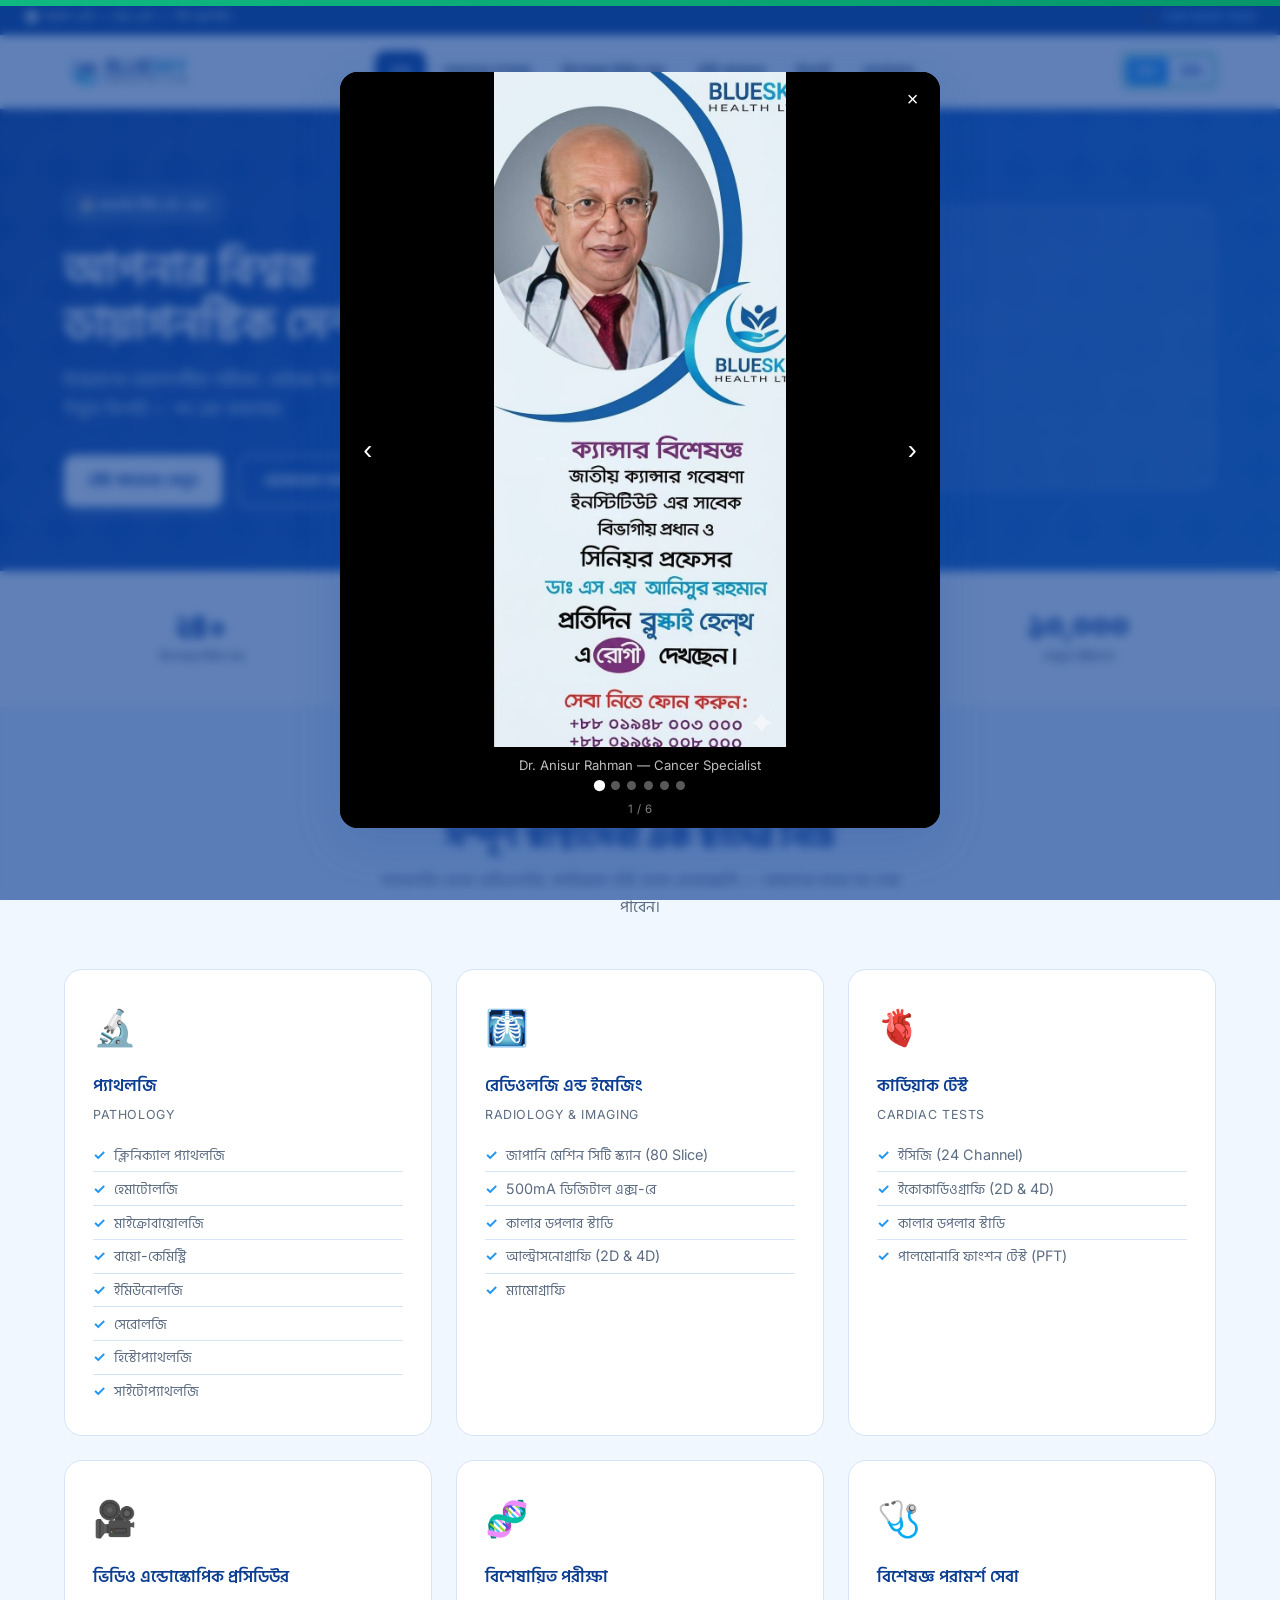
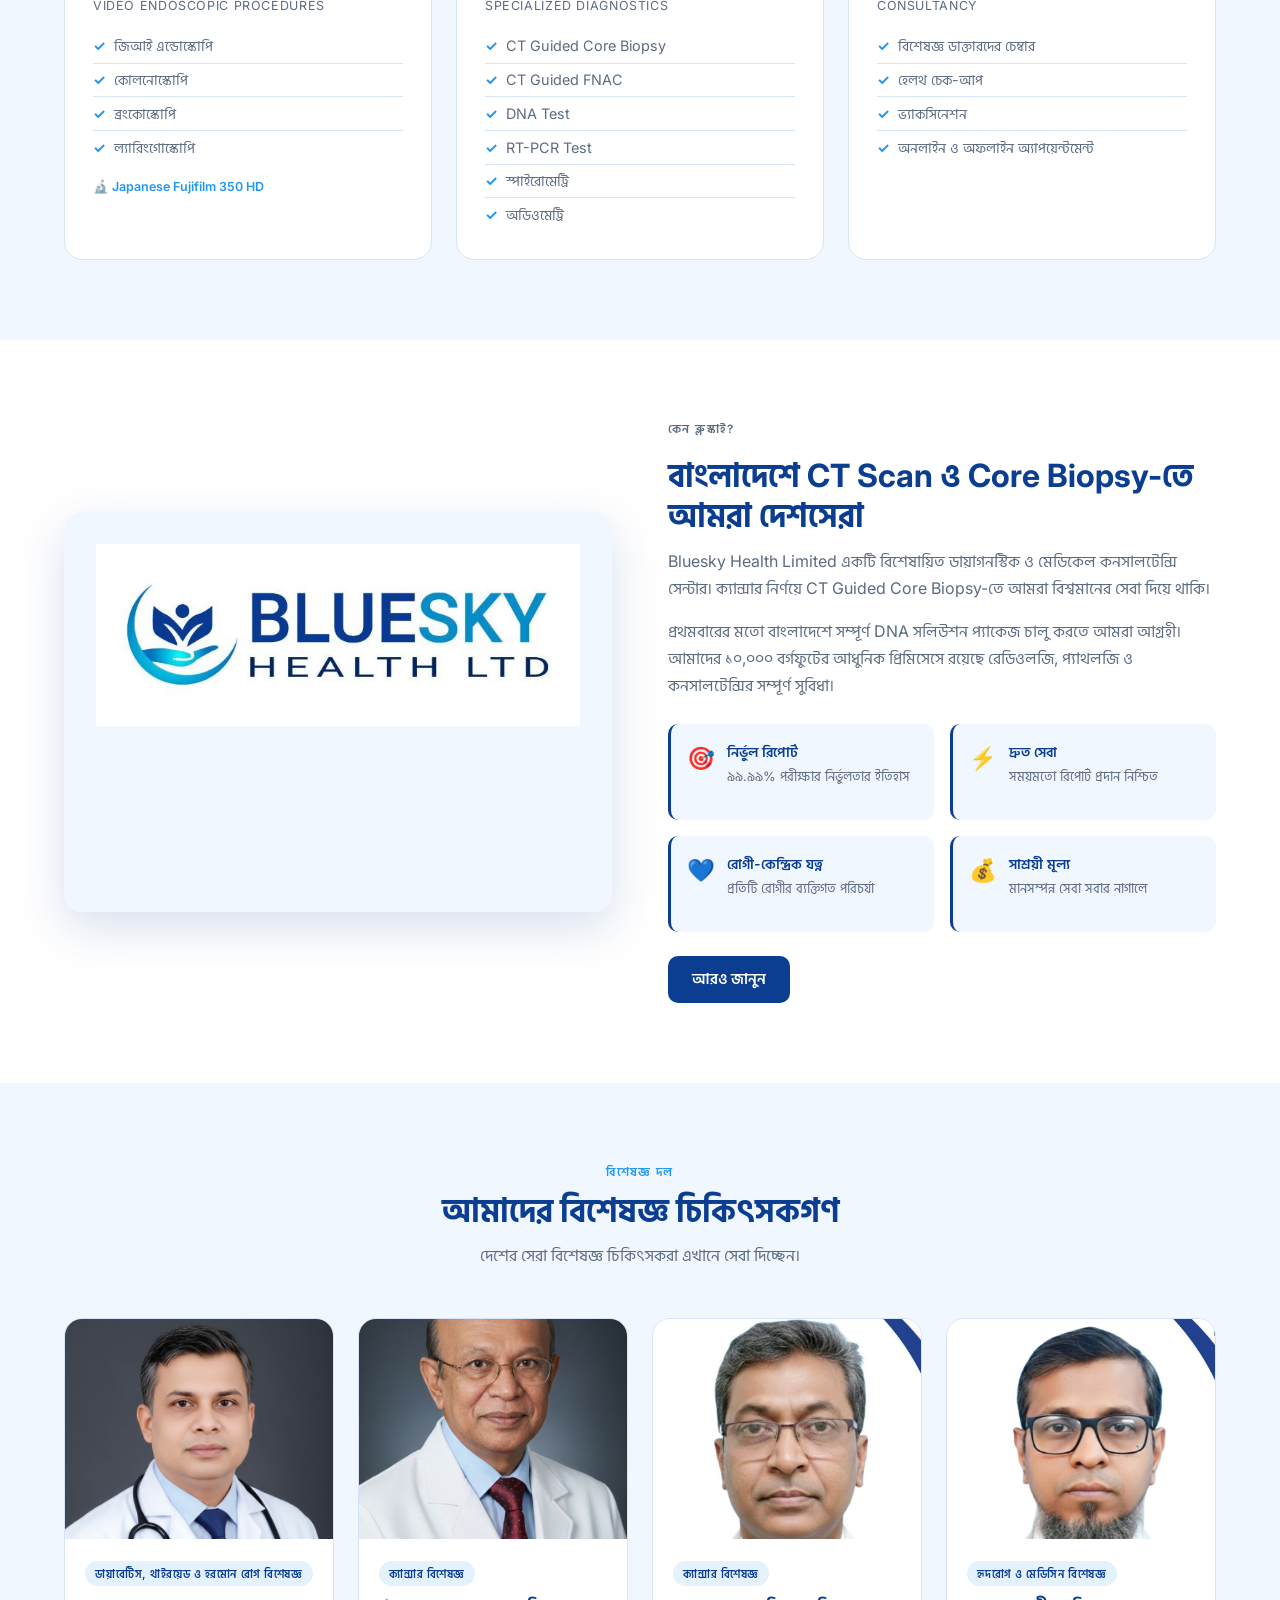
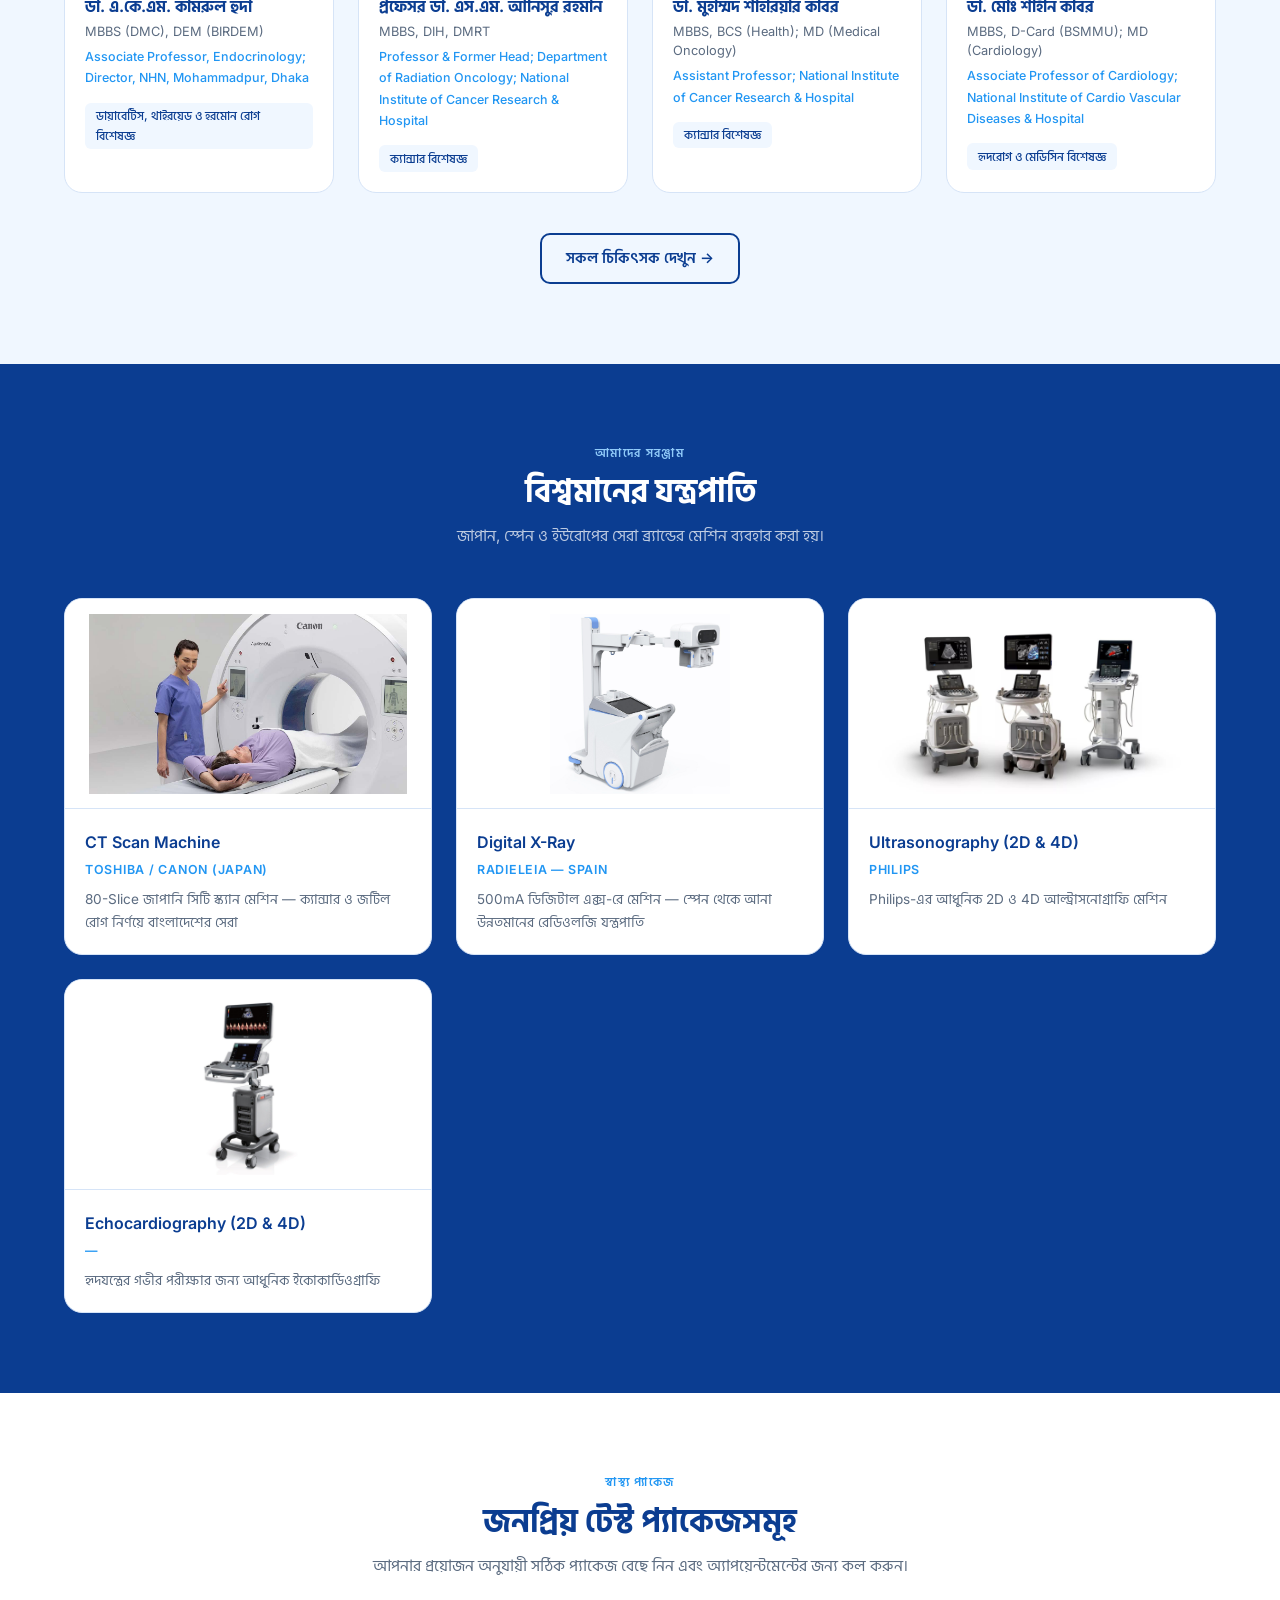
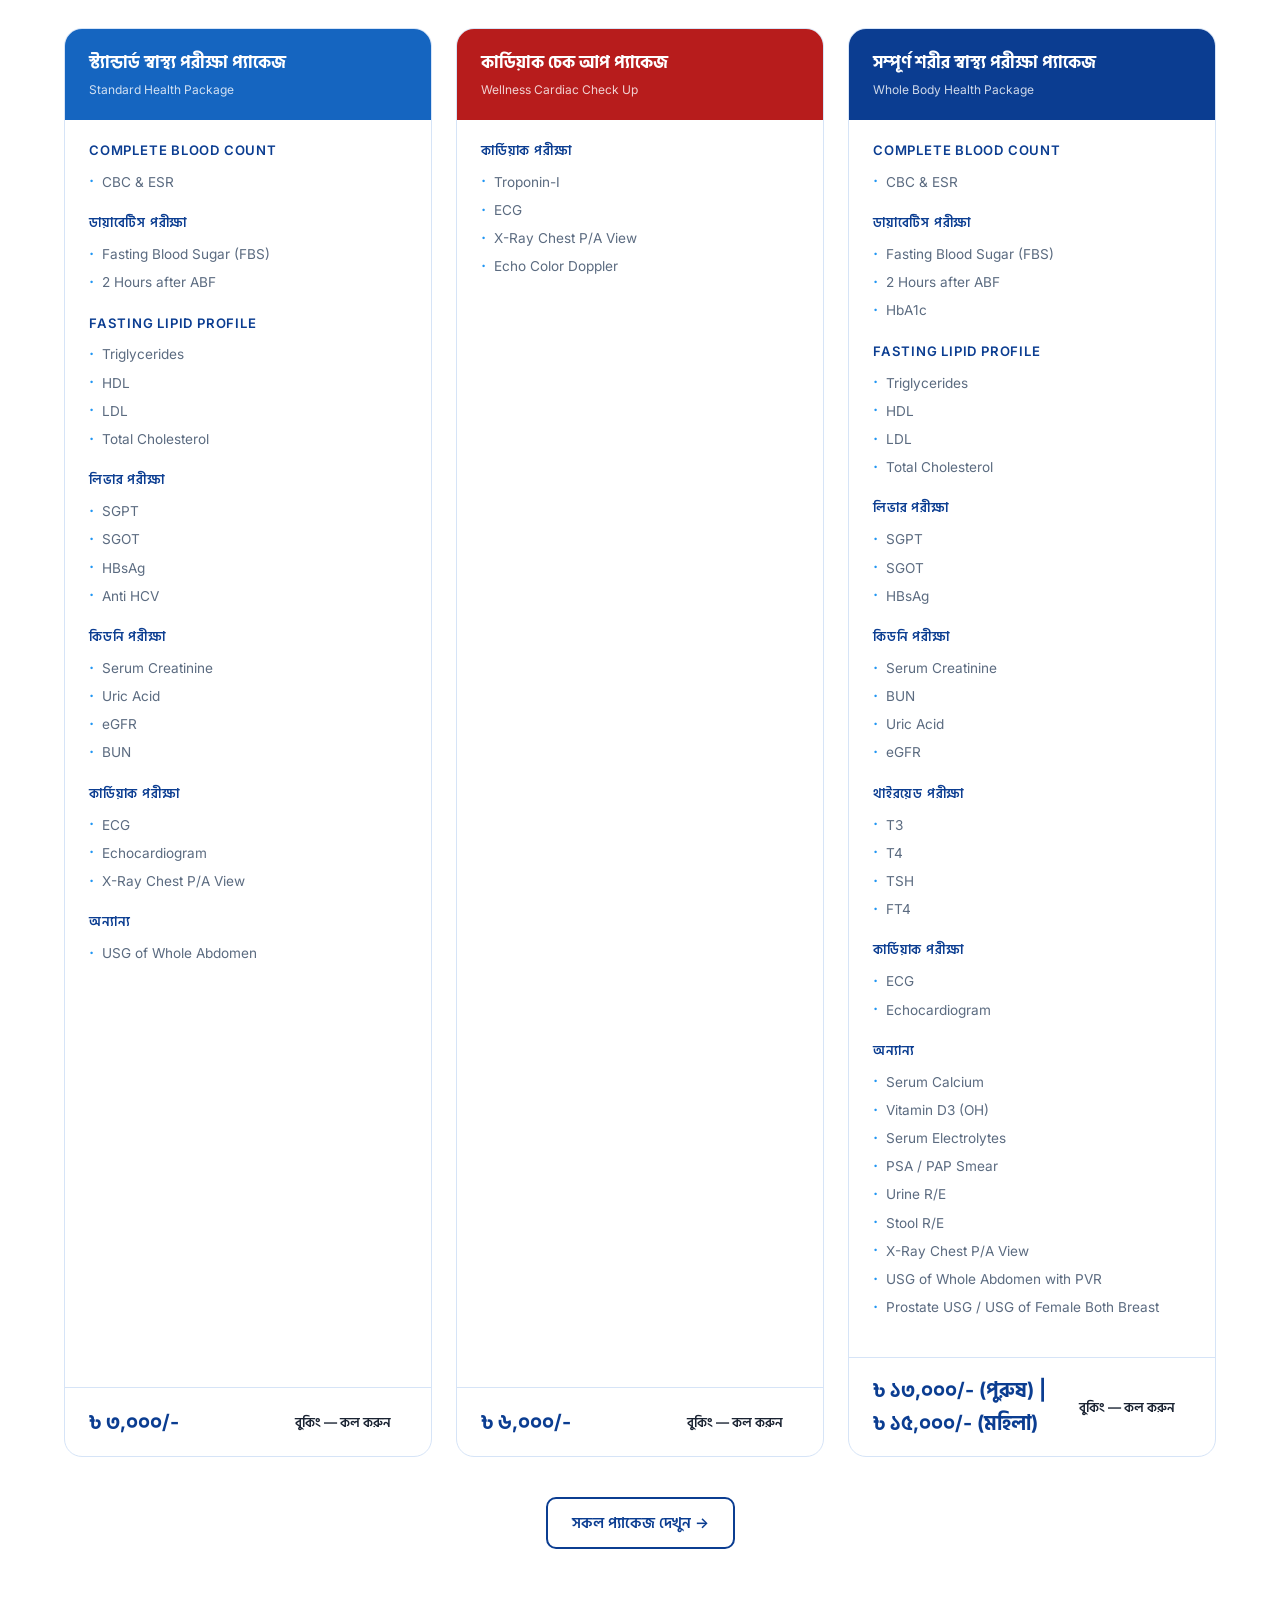
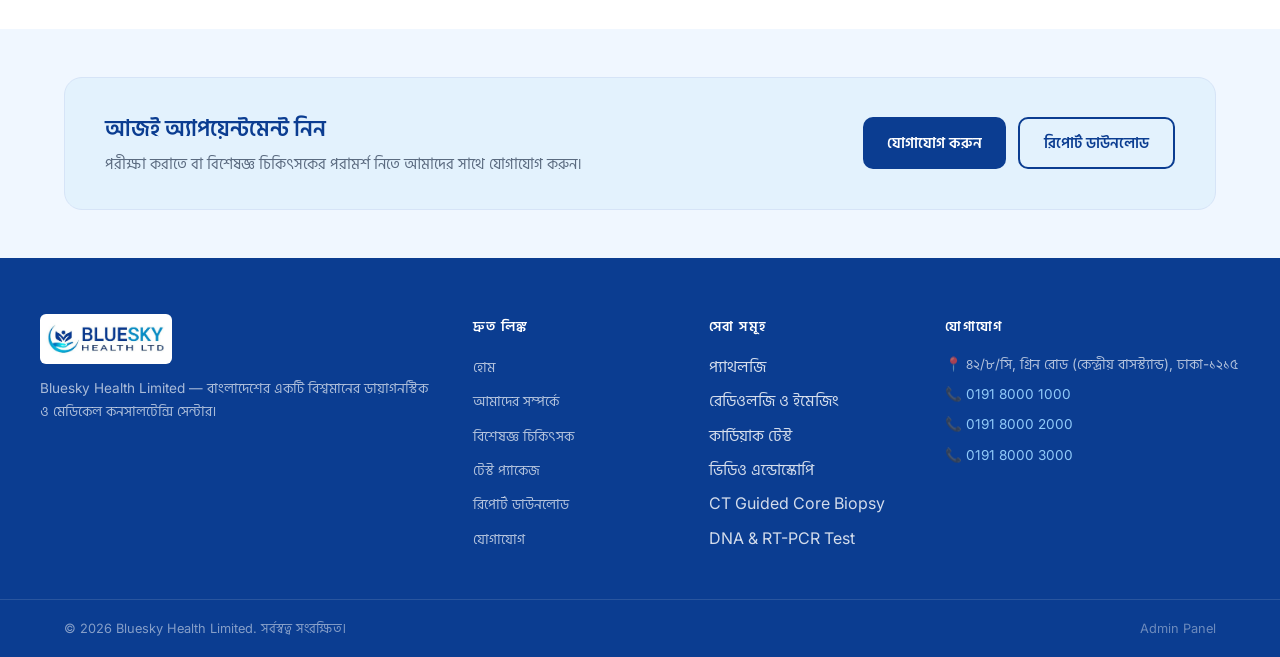
==== commit aeda218d: "Fix service items, values list, banners & admin stats editor - Add itemsEn (English translations) to" ====
--- a/index.html
+++ b/index.html
@@ -255,7 +255,7 @@
   if (statsEl) {
     statsEl.innerHTML = data.stats.map(s =>
       `<div class="stat-item" data-reveal>
-        <div class="stat-value">${s.value}</div>
+        <div class="stat-value">${window.l ? window.l(s.value, s.valueEn) : s.value}</div>
         <div class="stat-label">${window.l ? window.l(s.label, s.labelEn) : s.label}</div>
       </div>`
     ).join("");
@@ -269,7 +269,7 @@
         <div class="service-icon">${s.icon}</div>
         <h3>${window.l ? window.l(s.titleBn, s.titleEn) : s.titleBn}</h3>
         <p class="svc-en">${s.titleEn}</p>
-        <ul>${s.items.map(i => `<li>${i}</li>`).join("")}</ul>
+        <ul>${s.items.map((i, idx) => `<li>${window.l ? window.l(i, (s.itemsEn && s.itemsEn[idx]) || i) : i}</li>`).join("")}</ul>
         ${s.note ? `<p class="svc-note">🔬 ${s.note}</p>` : ""}
       </div>`
     ).join("");
@@ -295,7 +295,7 @@
         <div class="equip-info">
           <h3>${eq.name}</h3>
           <div class="equip-brand">${eq.brand}</div>
-          <p>${eq.detail}</p>
+          <p>${window.l ? window.l(eq.detail, eq.detailEn) : eq.detail}</p>
         </div>
       </div>`
     ).join("");
